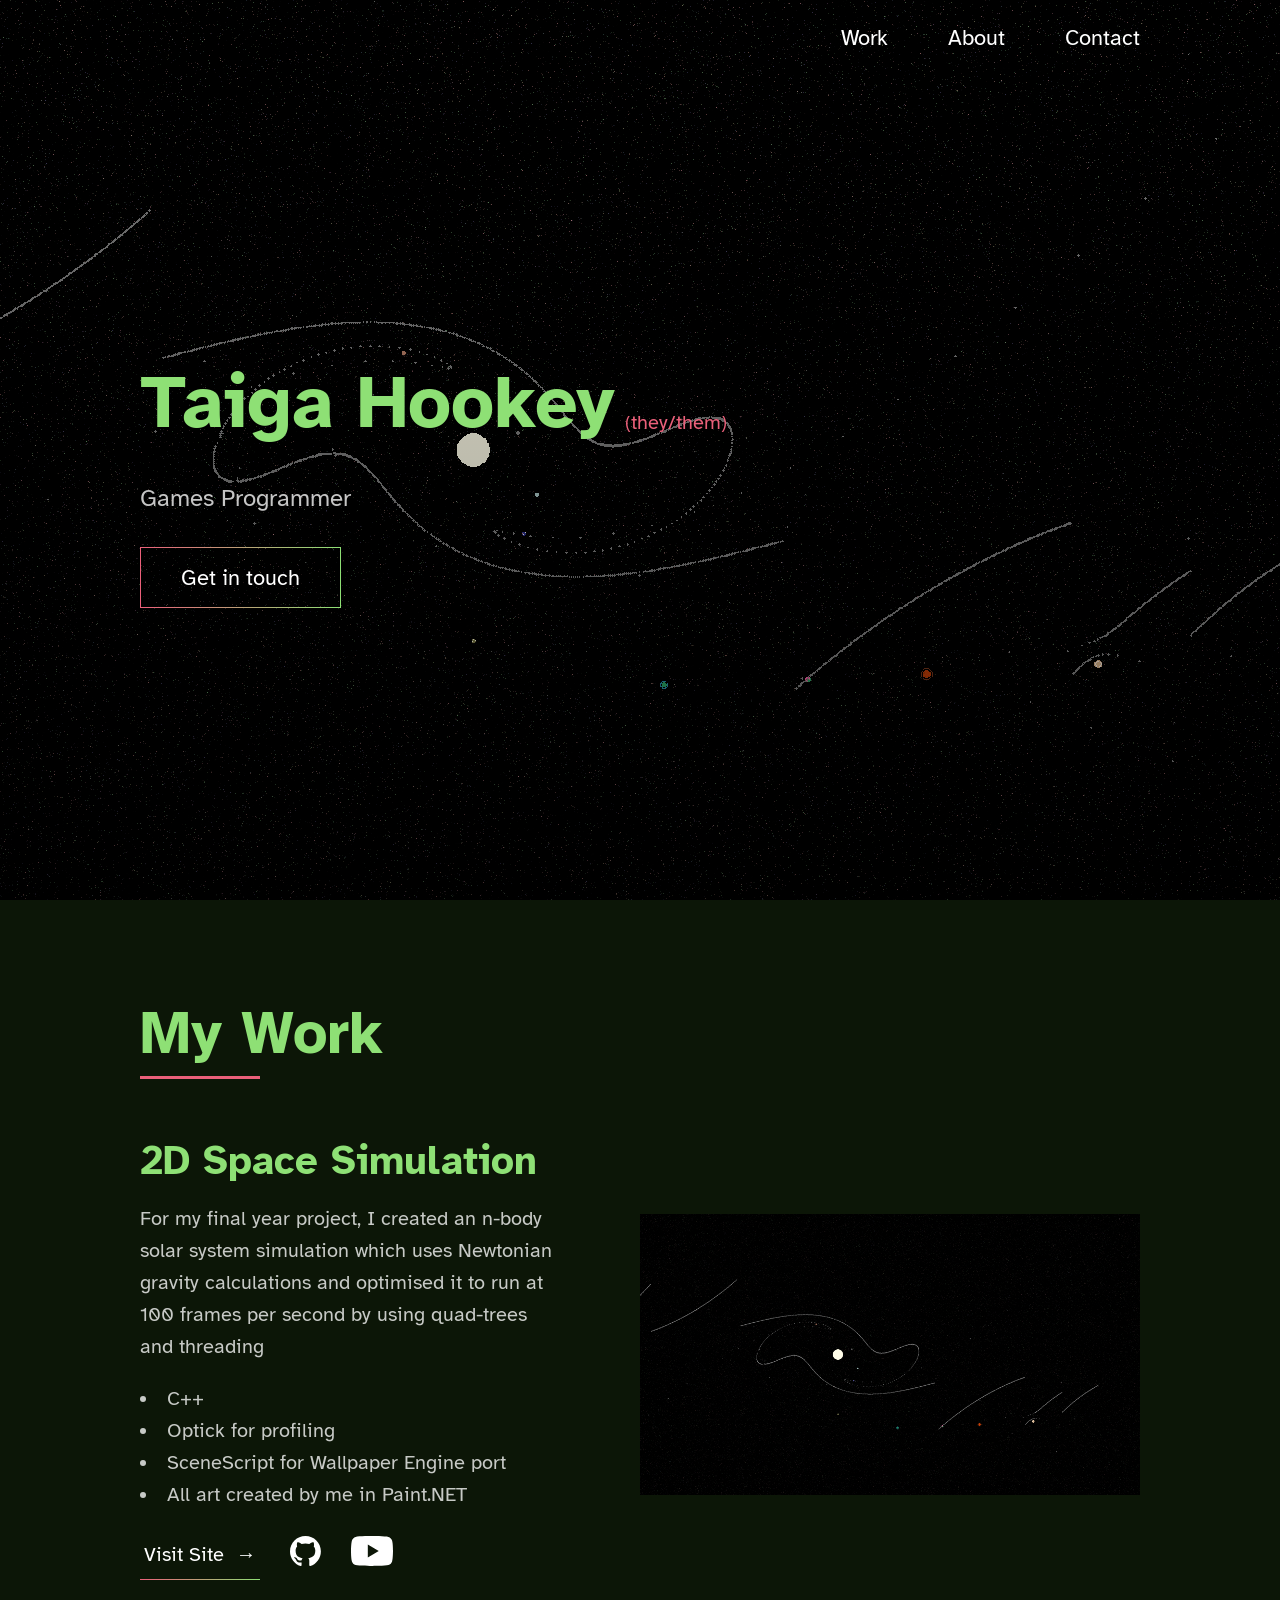
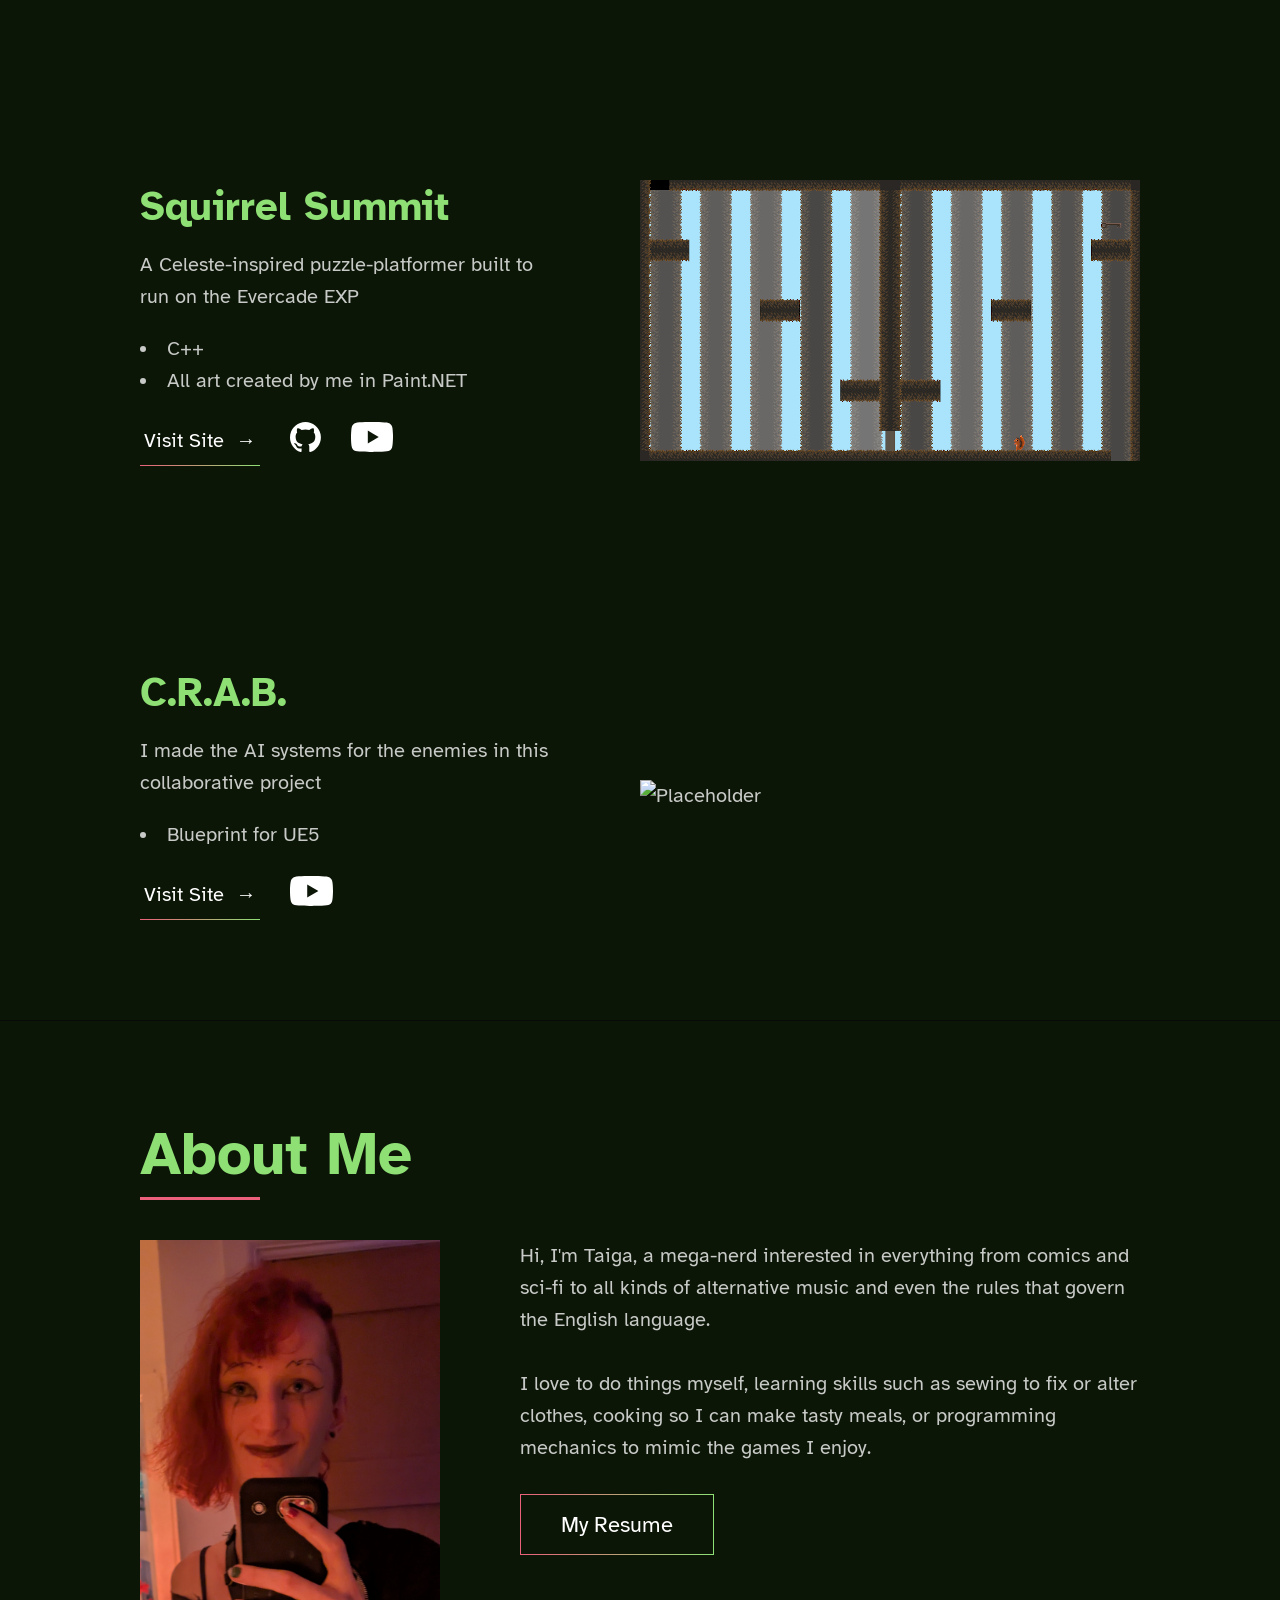
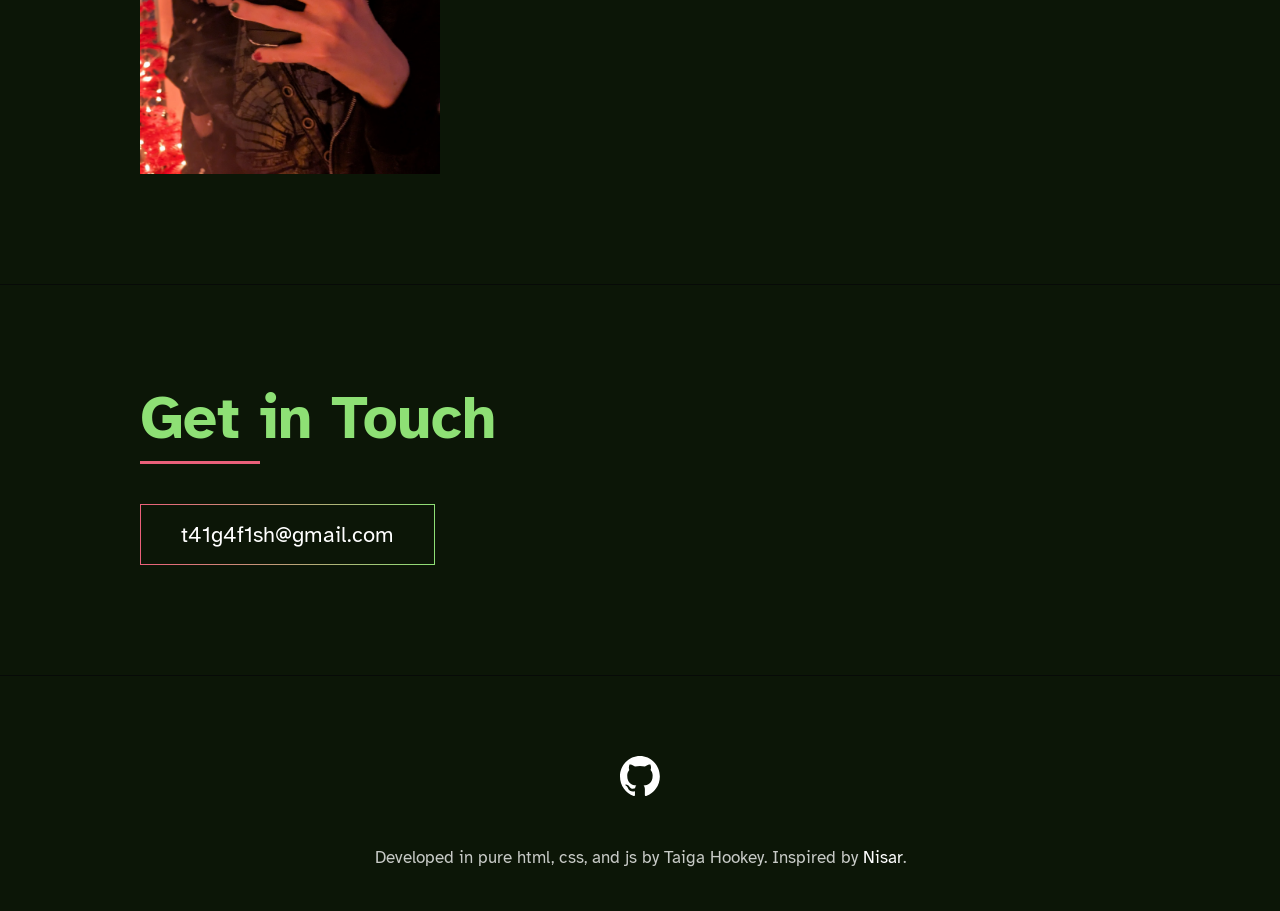
==== index.html @ 2c6ba568 "Added link" ====
<!DOCTYPE html>
<html lang="en">
    <head>
        <meta charset="UTF-8"/>
        <meta http-equiv="X-UA-Compatible" content="IE=edge"/>
        <meta name="viewport" content="width=device-width, initial-scale=1.0"/>
        <title>
            Taiga Hookey | Games Programmer
        </title>
        <link rel="preconnect" href="https://fonts.googleapis.com">
        <link rel="preconnect" href="https://fonts.gstatic.com" crossorigin>
        <link href="https://fonts.googleapis.com/css2?family=Atkinson+Hyperlegible:ital,wght@0,400;0,700;1,400;1,700&display=swap" rel="stylesheet">
        <link rel="stylesheet" href="style.css"/>
        <script src="index.js" defer></script>
    </head>
    <body>

        <!-- Header -->

        <header id="top">
            <div class="row">
                <nav>
                    <a href="#work">Work</a>
                    <a href="#about">About</a>
                    <a href="#contact">Contact</a>
                </nav>
            </div>
            <div class="row header-text-container">
                <div>
                    <div class="name">
                        <h1>Taiga Hookey</h1>
                        <p>(they/them)</p>
                    </div>
                    <p>Games Programmer</p>
                    <a href="#contact" class="btn">Get in touch</a>
                </div>
            </div>
        </header>

        <!-- My Work -->

        <section id="work">
            <div class="row">
                <h2>My Work</h2>

                <div class="work-box">
                    <div class="work-box-text">
                        <h3>2D Space Simulation</h3>
                        <p>For my final year project, I created an n-body solar system simulation which uses Newtonian gravity calculations and optimised it to run at 100 frames per second by using quad-trees and threading</p>
                        <ul>
                            <li>C++</li>
                            <li>Optick for profiling</li>
                            <li>SceneScript for Wallpaper Engine port</li>
                            <li>All art created by me in Paint.NET</li>
                        </ul>
                        <div class="work-box-links">
                            <a href="" class="btn-text">Visit Site &nbsp;&rarr;</a>
                            <a href="https://github.com/TaigaFish/NewtonPhysics" class="gh-link">
                                <img src="Images/github-mark-white.svg" alt="GitHub">
                            </a>
                            <a href="https://youtu.be/JibwB0P_Cog" class="gh-link">
                                <img src="Images/youtube.svg" alt="YouTube">
                            </a>
                        </div>
                    </div>
                    <div class="work-box-image">
                        <img src="Images/spaceSimulation.gif" alt="2D Space Simulation">
                    </div>
                </div>
                <div class="work-box">
                    <div class="work-box-text">
                        <h3>Squirrel Summit</h3>
                        <p>A Celeste-inspired puzzle-platformer built to run on the Evercade EXP</p>
                        <ul>
                            <li>C++</li>
                            <li>All art created by me in Paint.NET</li>
                        </ul>
                        <div class="work-box-links">
                            <a href="" class="btn-text">Visit Site &nbsp;&rarr;</a>
                            <a href="https://github.com/TaigaFish/SquirrelSummit" class="gh-link">
                                <img src="Images/github-mark-white.svg" alt="GitHub">
                            </a>
                            <a href="https://youtu.be/k1AwDRZ2acU" class="gh-link">
                                <img src="Images/youtube.svg" alt="YouTube">
                            </a>
                        </div>
                    </div>
                    <div class="work-box-image">
                        <img class="pixelated" src="Images/squirrelSummit.png" alt="Squirrel Summit">
                    </div>
                </div>
                <div class="work-box">
                    <div class="work-box-text">
                        <h3>C.R.A.B.</h3>
                        <p>I made the AI systems for the enemies in this collaborative project</p>
                        <ul>
                            <li>Blueprint for UE5</li>
                        </ul>
                        <div class="work-box-links">
                            <a href="" class="btn-text">Visit Site &nbsp;&rarr;</a>
                            <a href="https://youtu.be/vIqTNz7-O14" class="gh-link">
                                <img src="Images/youtube.svg" alt="YouTube">
                            </a>
                        </div>
                    </div>
                    <div class="work-box-image">
                        <img src="Images/crab.gif" alt="Placeholder">
                    </div>
                </div>
            </div>
        </section>

        <!-- About me -->

        <section id="about">
            <div class="row">
                <h2>About Me</h2>
                <div class="about">
                    <div class="about-image">
                        <img src="Images/me.jpg" alt="Taiga Hookey"/>
                    </div>
                    <div class="about-text">
                        <p>
                            Hi, I'm Taiga, a mega-nerd interested in everything from comics and sci-fi to all kinds of alternative music and even the rules that govern the English language. 
                            <br>
                            <br>
                            I love to do things myself, learning skills such as sewing to fix or alter clothes, cooking so I can make tasty meals, or programming mechanics to mimic the games I enjoy.
                        </p>
                        <a href="" class="btn">My Resume</a>
                    </div>
                </div>
            </div>
        </section>

        <!-- Get in touch -->

        <section id="contact">
            <div class="row">
                <div class="contact">
                    <h2>Get in Touch</h2>
                    <p></p>
                    <a href="mailto:t41g4f1sh@gmail.com" class="btn">t41g4f1sh@gmail.com</a>
                </div>
            </div>
        </section>

        <!-- Footer -->

        <footer>
            <div class="row">
                <div class="footer-social">
                    <a href="">
                        <img src="Images/github-mark-white.svg" alt="GitHub">
                    </a>
                </div>
                <p>
                    Developed in pure html, css, and js by Taiga Hookey. Inspired by
                    <a href="https://nisar.dev">Nisar</a>.
                </p>
            </div>
        </footer>
        <a aria-label="Back to Top" class="back-to-top" href="#top">
            <img class="pixelated" src="Images/arrow.png">
        </a>
    </body>
</html>
---- style.css ----
/* Basic Setup */

* {
    margin: 0;
    padding: 0;
    box-sizing: border-box;
}

html {
    font-size: 62.5%; /* 10px */
    scroll-behavior: smooth;
}

@media(max-width: 800px) {
    html {
    font-size: 55%;
    }
}

@media(max-width: 400px) {
    html {
    font-size: 50%;
    }
}

:root {
    --pink: #eb607a;
    --green: #8ee075;
    --white: #ffffff;
    --off-white: #ffffffc5;
    --black: #070a07;
    --off-black: #0c1607;

    --green-pink: linear-gradient(90deg, var(--pink), var(--green));

    --nav-height: 8rem;

    --fs-h1: 7.5rem;
    --fs-h2: 6rem;
    --fs-h3: 4rem;
    --fs-h4: 3rem;

    --fs-header-text: 2.4rem;
    --fs-button: 2.2rem;
    --fs-body: 2rem;
    --fs-gutter: 1.7rem;

    --gutter-tiny: 2rem;
    --gutter-small: 3rem;
    --gutter-med-small: 4rem;
    --gutter-med-large: 6rem;
    --gutter-large: 8rem;
    --gutter-huge: 10rem;
    --gutter-eldritch: 20rem;

}

body {
    font-family: 'Atkinson Hyperlegible';
    font-size: var(--fs-body);
    line-height: 1.6;
    font-weight: 400;
    color: var(--off-white);
    background-color: var(--off-black);
    overflow-x: hidden;
}

img {
    max-width: 100%;
    object-fit: contain;
}

a {
    color: var(--white);
    text-decoration: none;
}

.btn {
    position: relative;
    display: inline-block;
    padding: 1.2rem 4rem;
    border: 1px solid;
    border-image: var(--green-pink) 1;
    font-size: var(--fs-button);
    z-index: 1;
    overflow-x: hidden;
}

.btn-text {
    position: relative;
    display: inline-block;
    padding: 0.8rem 0.4rem;
    border-bottom: 1px solid;
    border-image: var(--green-pink) 1;
    z-index: 1;
    overflow-x: hidden;
}

.btn::after,
.btn-text::after {
    content: "";
    position: absolute;
    top: 0;
    bottom: 0;
    right: 100%;
    display: block;
    height: 100%;
    width: 100%;
    background-image: var(--green-pink);
    z-index: -1;
    transition: all 0.2s cubic-bezier(1, 0.68, 0.16, 0.9);
}

.btn:hover::after,
.btn-text:hover::after {
    right: 0;
}

img {
    object-fit: contain;
}

section {
    padding: var(--gutter-huge) 0;
}

section:not(:last-child) {
    border-bottom: 1px solid var(--black);
}

.row {
    max-width: 1200px;
    margin: 0 auto;
    padding: 0 var(--gutter-huge);
}

@media(min-width: 1600px) {
    .row {
        max-width: 1800px;
        padding: 0 var(--gutter-eldritch);
    }
}

@media(max-width: 850px) {
    .row {
        padding: 0 var(--gutter-med-large);
    }
}

@media(max-width: 560px) {
    .row {
        padding: 0 var(--gutter-small);
    }
}

@media(max-width: 490px) {
    .row {
        padding: 0 var(--gutter-tiny);
    }
}

h1, h2, h3 {
    color: var(--green);
    font-weight: 700;
    line-height: 1.1;
}

h1 {
    font-size: var(--fs-h1);
}

h2 {
    font-size: var(--fs-h2);
}

h2::after {
    content: "";
    display: block;
    height: 0.3rem;
    width: 12rem;
    margin-top: 1rem;
    background: var(--pink);
}

h3 {
    font-size: var(--fs-h3);
}

@media(max-width: 500px) {
    h1 {
        font-size: var(--fs-h2);
    }
    h2 {
        font-size: var(--fs-h3);
    }
    h3 {
        font-size: var(--fs-h4);
    }
}

ul {
    list-style-position: inside;
}

.pixelated {
    image-rendering: crisp-edges;
    image-rendering: pixelated;
}

/* Header */

header {
    display: flex;
    flex-direction: column;
    height: 100vh;
    image-rendering: crisp-edges;
    image-rendering: pixelated;
    background-image: linear-gradient(rgba(0,0,0,0.1), rgba(0,0,0,0.4)), url("Images/spaceSimulation.gif");
    background-size: cover;
    background-position: center;
    background-attachment: fixed;
}

@media(max-width: 560px) {
    header {
        justify-content: center;
        text-align: center;
    }
}

header .row {
    width: 100%;
}

nav {
    display: flex;
    justify-content: flex-end;
    align-items: center;
    gap: var(--gutter-med-large);
    height: var(--nav-height);
}

@media(max-width: 560px) {
    nav {
        justify-content: center;
        gap: var(--gutter-large);
    }
}

@media(max-width: 420px) {
    nav {
        gap: var(--gutter-med-large);
    }
}

@media(max-width: 340px) {
    nav {
        gap: var(--gutter-med-small);
    }
}

nav a {
    font-size: var(--fs-button);
    position: relative;
    overflow-x: hidden;
    padding-bottom: 0.5rem;
}

nav a:hover {
    color: var(--pink);
}

nav a::after {
    content: "";
    position: absolute;
    bottom: 0;
    right: 100%;
    display: block;
    height: 1rem;
    width: 100%;
    background-image: var(--green-pink);
    transition: all 0.2s cubic-bezier(1, 0.68, 0.16, 0.9);
}

nav a:hover::after {
    right: 0;
    height: 2px;
}

@media(max-width: 560px) {
    nav a {
        font-size: var(--fs-header-text);
    }
}

.header-text-container {
    height: calc(100% - var(--nav-height));
    display: flex;
    align-items: center;
}

@media(max-width: 560px) {
    .header-text-container {
        justify-content: center;
        text-align: center;
    }
}

.header-text-container p {
    font-size: var(--fs-header-text);
    margin: 1rem 0 3rem;
}

.name {
    display: flex;
    gap: 1rem;
}

.name p {
    color: var(--pink);;
    font-size: var(--fs-body);
    margin-top: calc(var(--fs-h1) - var(--fs-body) - 1rem);
}

@media(max-width: 850px) {
    .name {
        flex-direction: column;
    }

    .name p {
        margin-top: -1.5rem;
        margin-bottom: 0rem;
    }
}

/* My Work */

.work-box {
    display: flex;
    align-items: center;
    justify-content: space-between;
    gap: var(--gutter-large);
    margin-top: var(--gutter-small);
}

@media(max-width: 1145px) {
    .work-box {
        gap: var(--gutter-med-small);
        flex-direction: column;
        align-items: initial;
    }
}

.work-box:first-of-type {
    margin-top: var(--gutter-med-large)
}

.work-box:not(:last-child) {
    margin-bottom: var(--gutter-eldritch);
}

@media(max-width: 800px) {
    .work-box:not(:last-child) {
        margin-bottom: var(--gutter-huge);
    }
}

.work-box-text > *:not(h3) {
    margin-top: var(--gutter-tiny);
}

.work-box-image {
    max-width: 600px;
    min-width: 600px;
    width: 100%;
}

@media(max-width: 1600px) {
    .work-box-image {
        max-width: 500px;
        min-width: 500px;
    }
}

@media(max-width: 1145px) {
    .work-box-image {
        max-width: initial;
        min-width: unset;
    }
}

.work-box-links {
    display: flex;
    align-items: center;
    gap: var(--gutter-small);
}

.work-box-image img {
    width: 100%;
}

.gh-link {
    transition: all 0.3s;
}

.gh-link:hover,
.gh-link:focus {
    transform: scale(1.2);
}

.gh-link img {
    height: 3rem;
}

/* About */

.about {
    display: flex;
    gap: var(--gutter-large);
    margin-top: var(--gutter-med-small);
}

@media(max-width: 850px) {
    .about {
        gap: var(--gutter-med-small);
    }
}

@media(max-width: 775px) {
    .about {
        flex-direction: column;
    }
}

.about-text p {
    margin-bottom: var(--gutter-small);
}

.about-image {
    flex: 0 0 300px;
}

@media(max-width: 850px) {
    .about-image {
        flex: 0 0 200px;
    }
}

@media(max-width: 775px) {
    .about-image {
        flex: initial;
        max-width: 450px;
    }
}

/* Contact */

.contact {
    max-width: 670px;
}

.contact p {
    margin: var(--gutter-med-small) 0 var(--gutter-small);
}

/* Footer */

footer {
    margin: var(--gutter-large) 0 var(--gutter-med-small);
    text-align: center;
    font-size: var(--fs-gutter);
}

.footer-social {
    margin-bottom: var(--gutter-med-small);
}

.footer-social a:not(:last-child) {
    margin-right: var(--gutter-tiny);
}

.footer-social img {
    height: 40px;
}

.back-to-top {
    position: fixed;
    bottom: var(--gutter-med-small);
    right: var(--gutter-med-small);
    background-color: var(--green);
    height: 5.5rem;
    width: 5.5rem;
    display: flex;
    justify-content: center;
    align-items: center;
    border-radius: 50%;
    visibility: hidden;
    opacity: 0;
    transform: scale(0);
    transition: all 0.2s;
}

.back-to-top.shown {
    visibility: visible;
    transform: none;
    opacity: 1;
}

.back-to-top img {
    width: 50px;
}
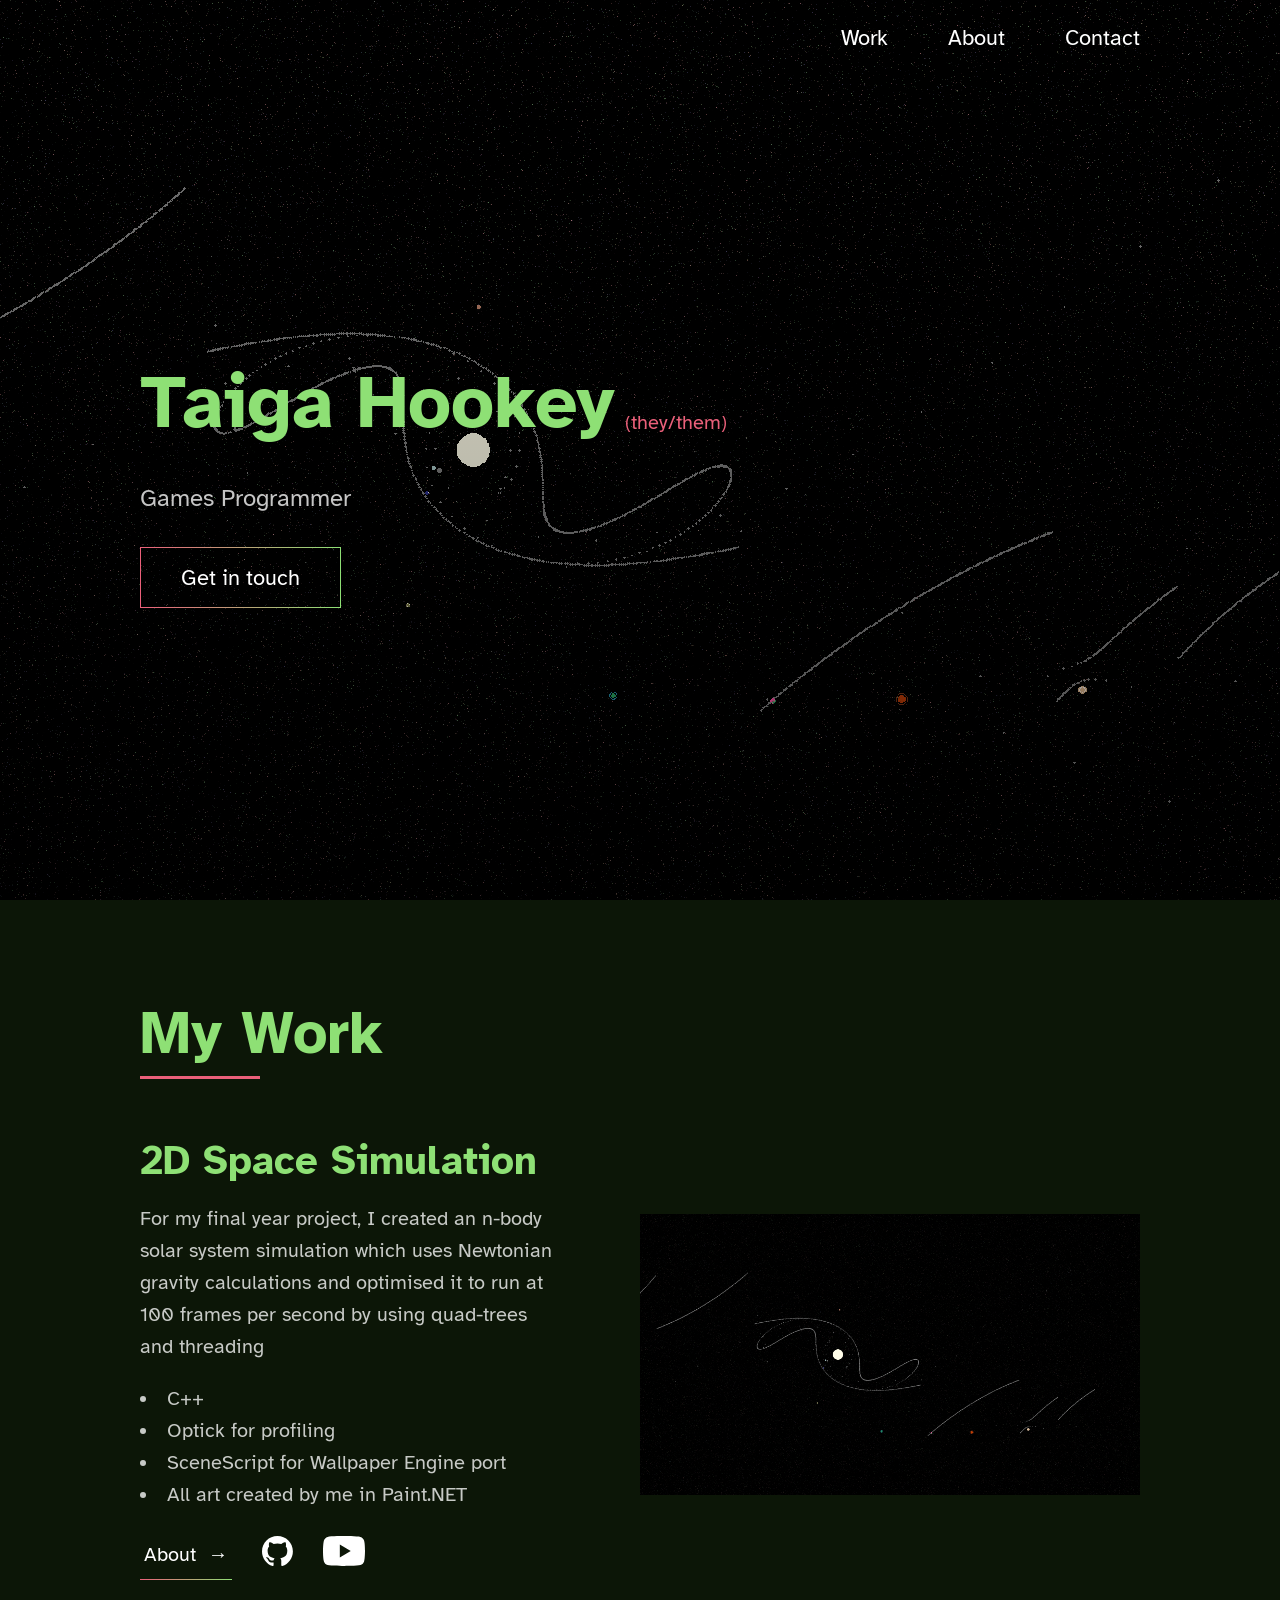
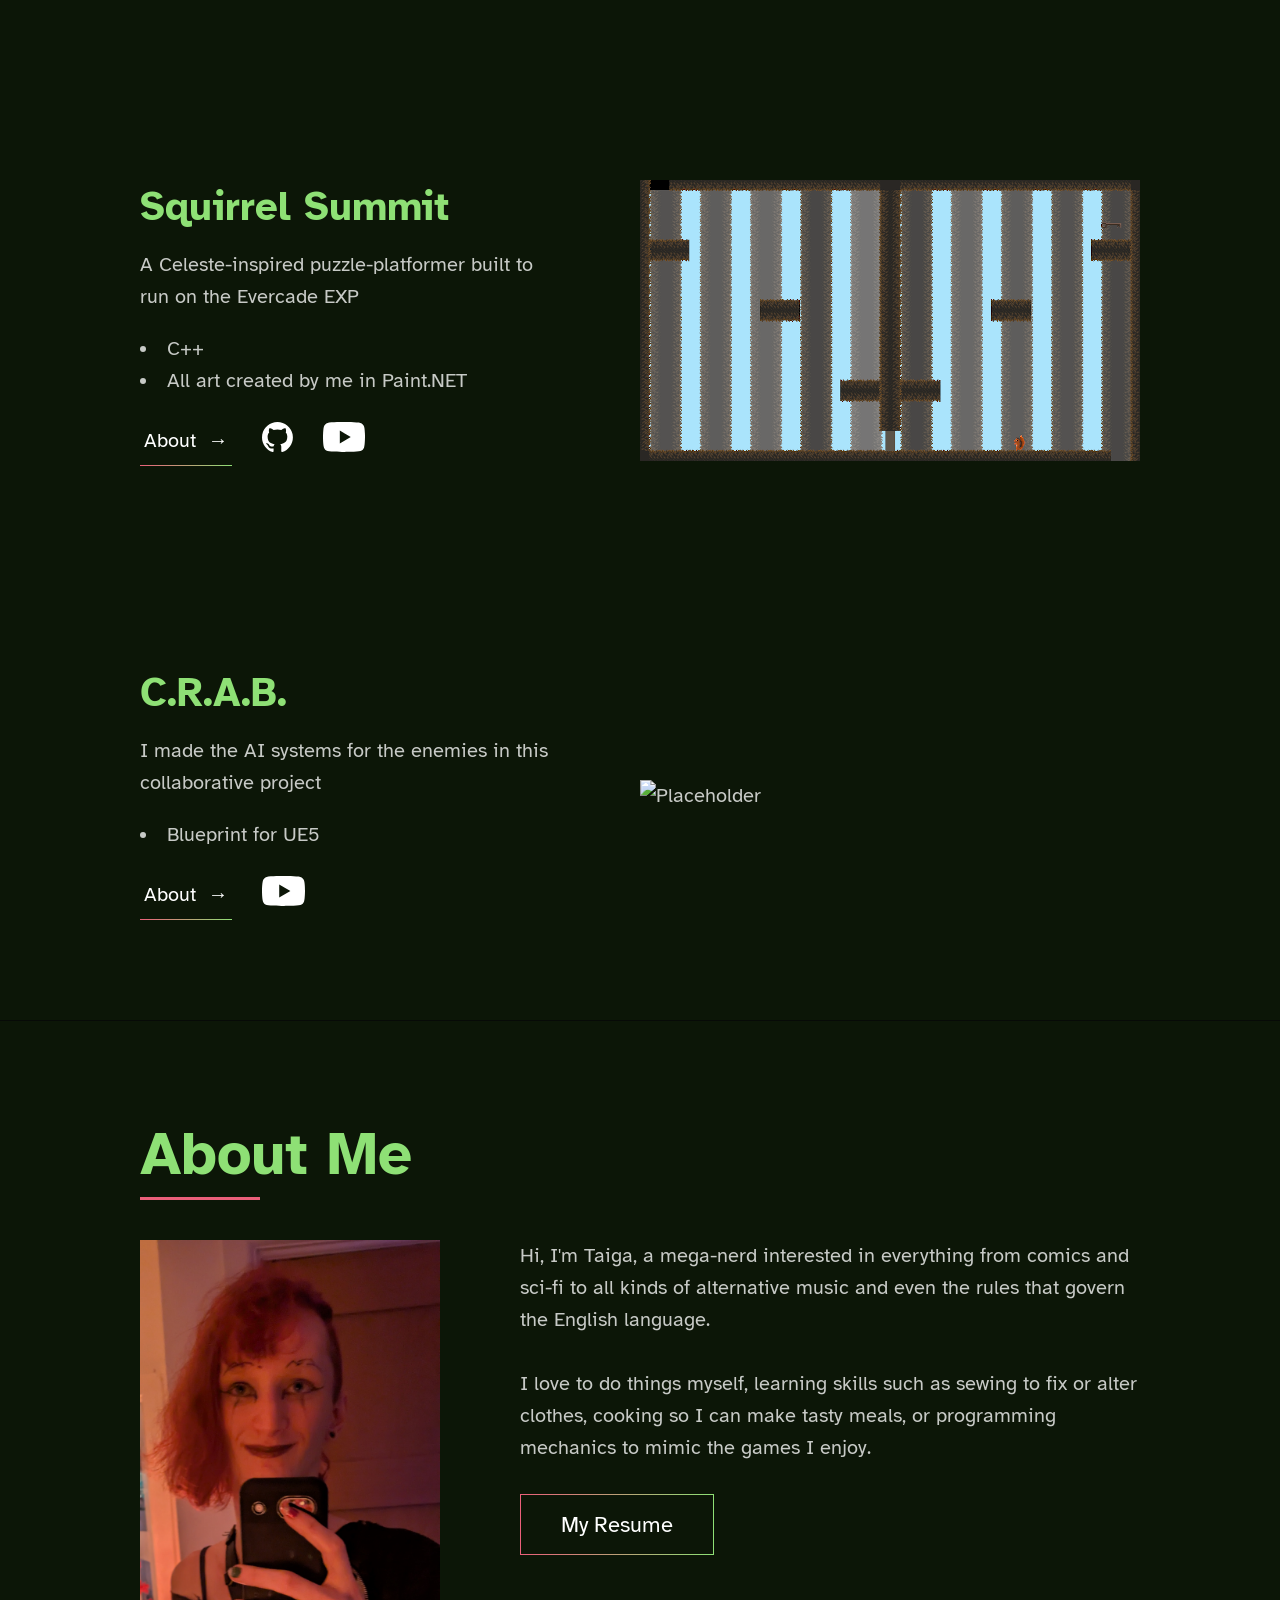
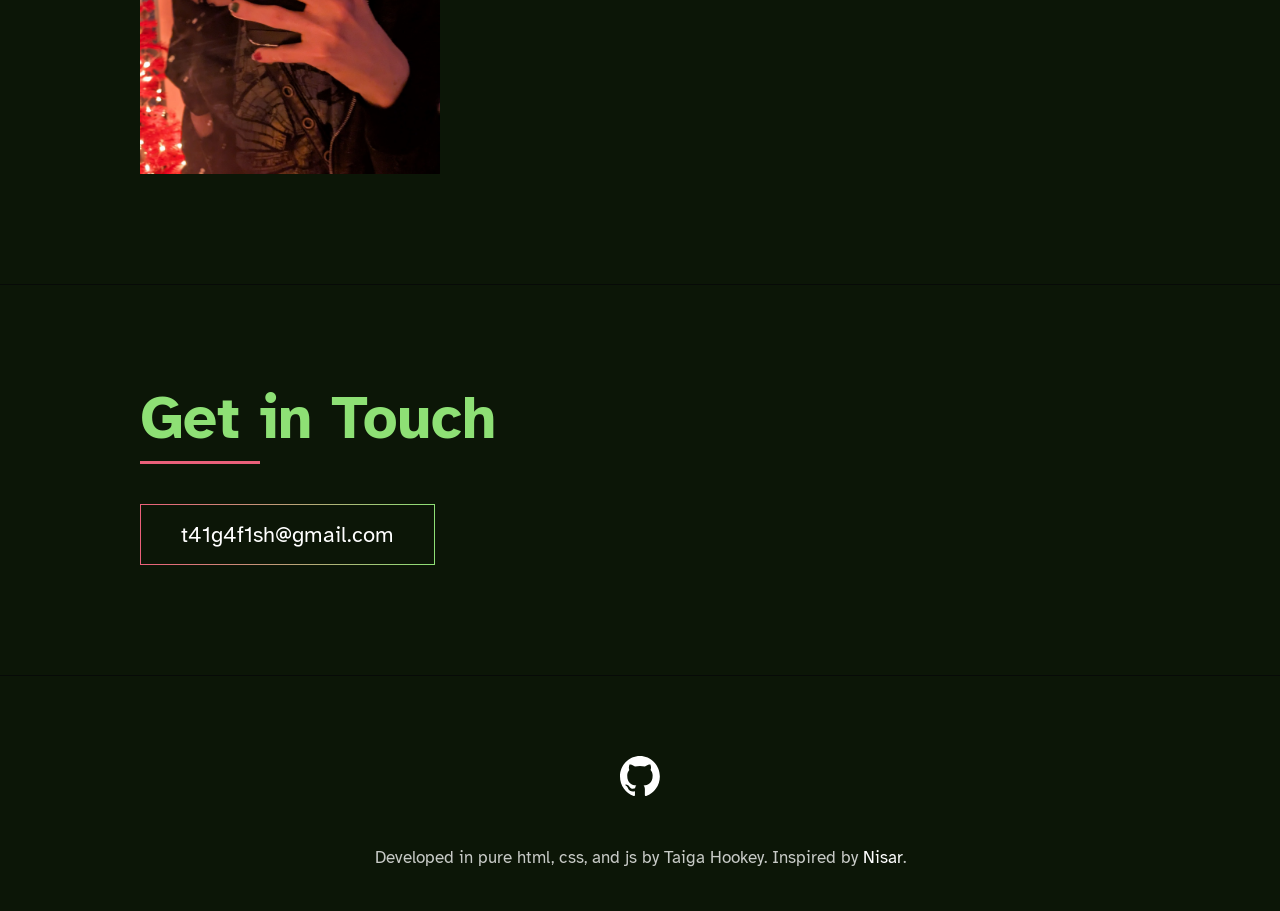
==== commit 4b0d01f1: "Began adding dissertation" ====
--- a/index.html
+++ b/index.html
@@ -54,7 +54,7 @@
                             <li>All art created by me in Paint.NET</li>
                         </ul>
                         <div class="work-box-links">
-                            <a href="" class="btn-text">Visit Site &nbsp;&rarr;</a>
+                            <a href="/Simulation/simulation.html" class="btn-text">About &nbsp;&rarr;</a>
                             <a href="https://github.com/TaigaFish/NewtonPhysics" class="gh-link">
                                 <img src="Images/github-mark-white.svg" alt="GitHub">
                             </a>
@@ -76,7 +76,7 @@
                             <li>All art created by me in Paint.NET</li>
                         </ul>
                         <div class="work-box-links">
-                            <a href="" class="btn-text">Visit Site &nbsp;&rarr;</a>
+                            <a href="" class="btn-text">About &nbsp;&rarr;</a>
                             <a href="https://github.com/TaigaFish/SquirrelSummit" class="gh-link">
                                 <img src="Images/github-mark-white.svg" alt="GitHub">
                             </a>
@@ -97,7 +97,7 @@
                             <li>Blueprint for UE5</li>
                         </ul>
                         <div class="work-box-links">
-                            <a href="" class="btn-text">Visit Site &nbsp;&rarr;</a>
+                            <a href="" class="btn-text">About &nbsp;&rarr;</a>
                             <a href="https://youtu.be/vIqTNz7-O14" class="gh-link">
                                 <img src="Images/youtube.svg" alt="YouTube">
                             </a>
--- a/style.css
+++ b/style.css
@@ -116,10 +116,6 @@
     right: 0;
 }
 
-img {
-    object-fit: contain;
-}
-
 section {
     padding: var(--gutter-huge) 0;
 }
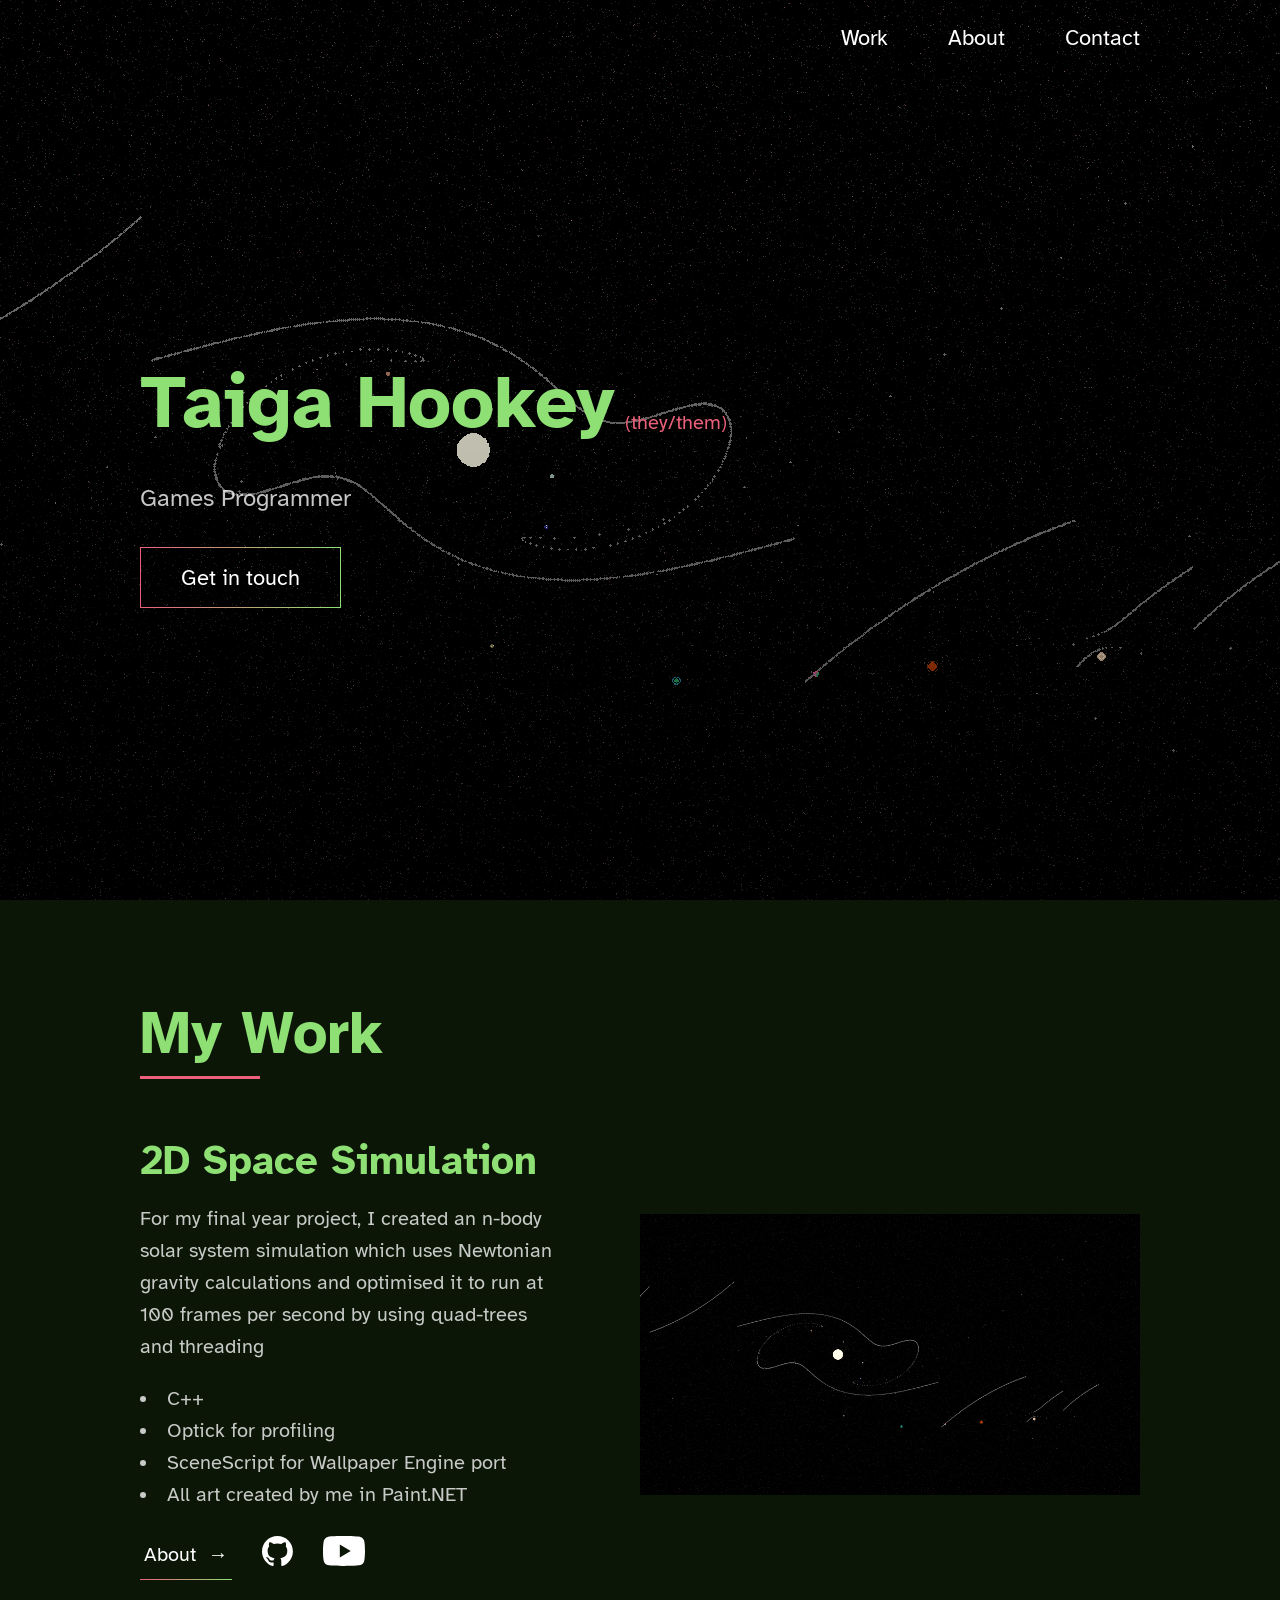
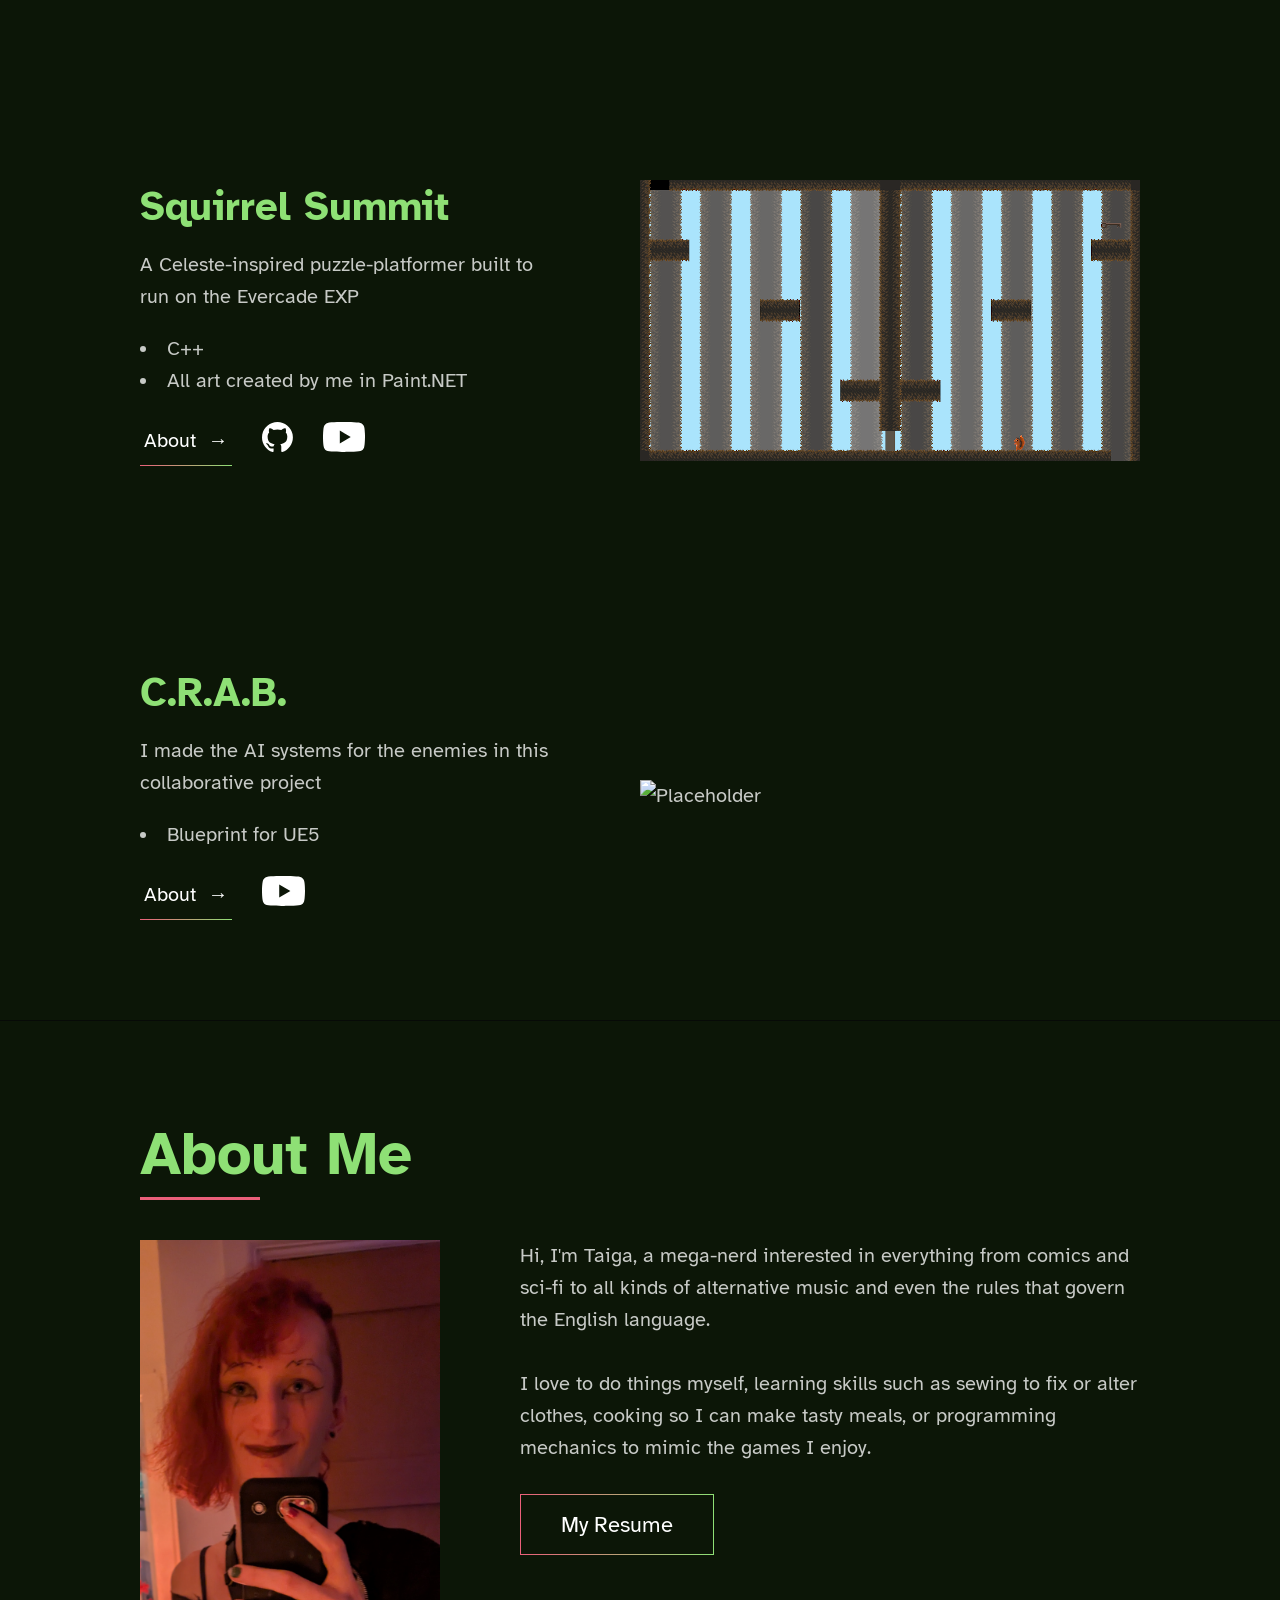
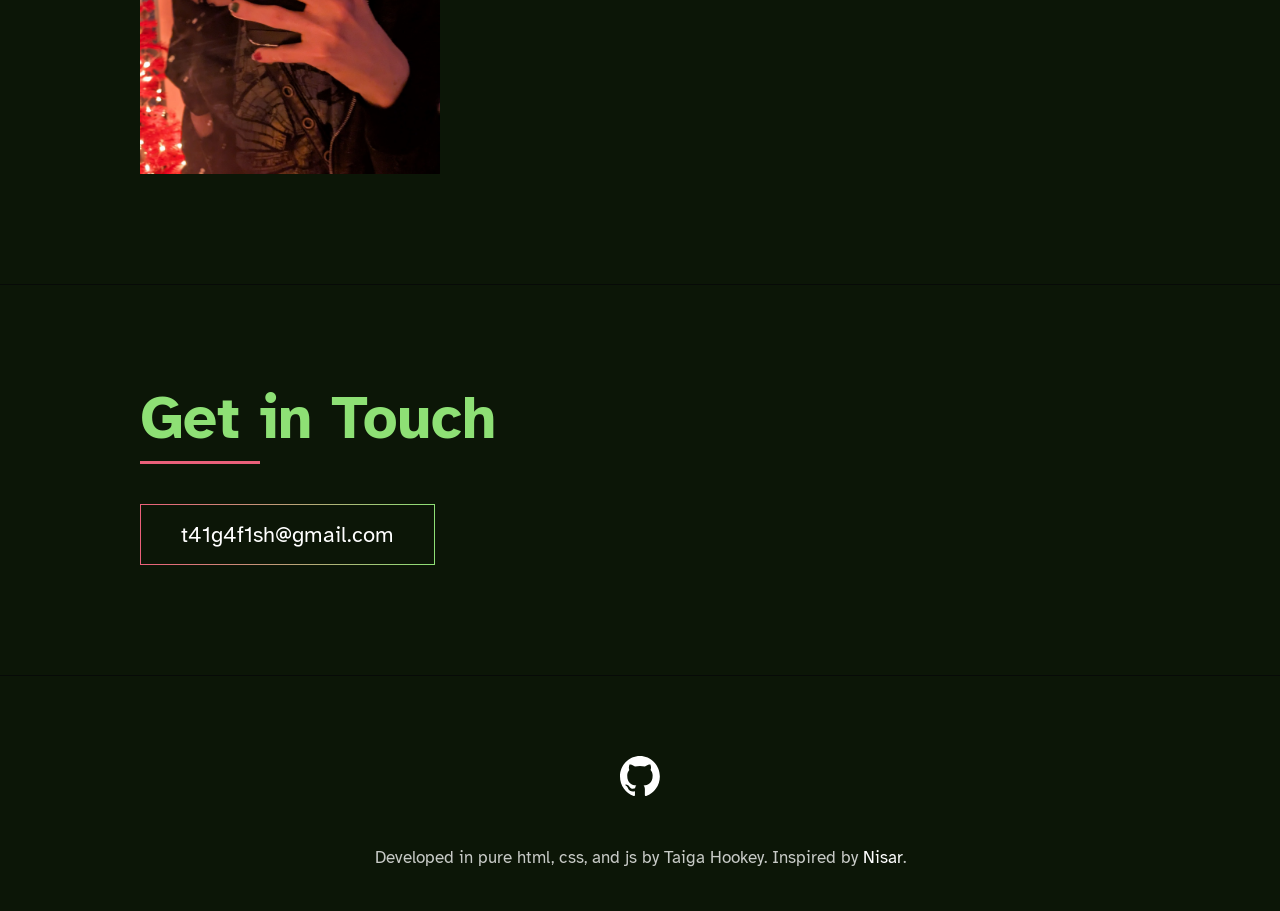
==== commit 2db9a68a: "Added squirrel summit page" ====
--- a/index.html
+++ b/index.html
@@ -76,7 +76,7 @@
                             <li>All art created by me in Paint.NET</li>
                         </ul>
                         <div class="work-box-links">
-                            <a href="" class="btn-text">About &nbsp;&rarr;</a>
+                            <a href="SquirrelSummit/squirrelSummit.html" class="btn-text">About &nbsp;&rarr;</a>
                             <a href="https://github.com/TaigaFish/SquirrelSummit" class="gh-link">
                                 <img src="Images/github-mark-white.svg" alt="GitHub">
                             </a>
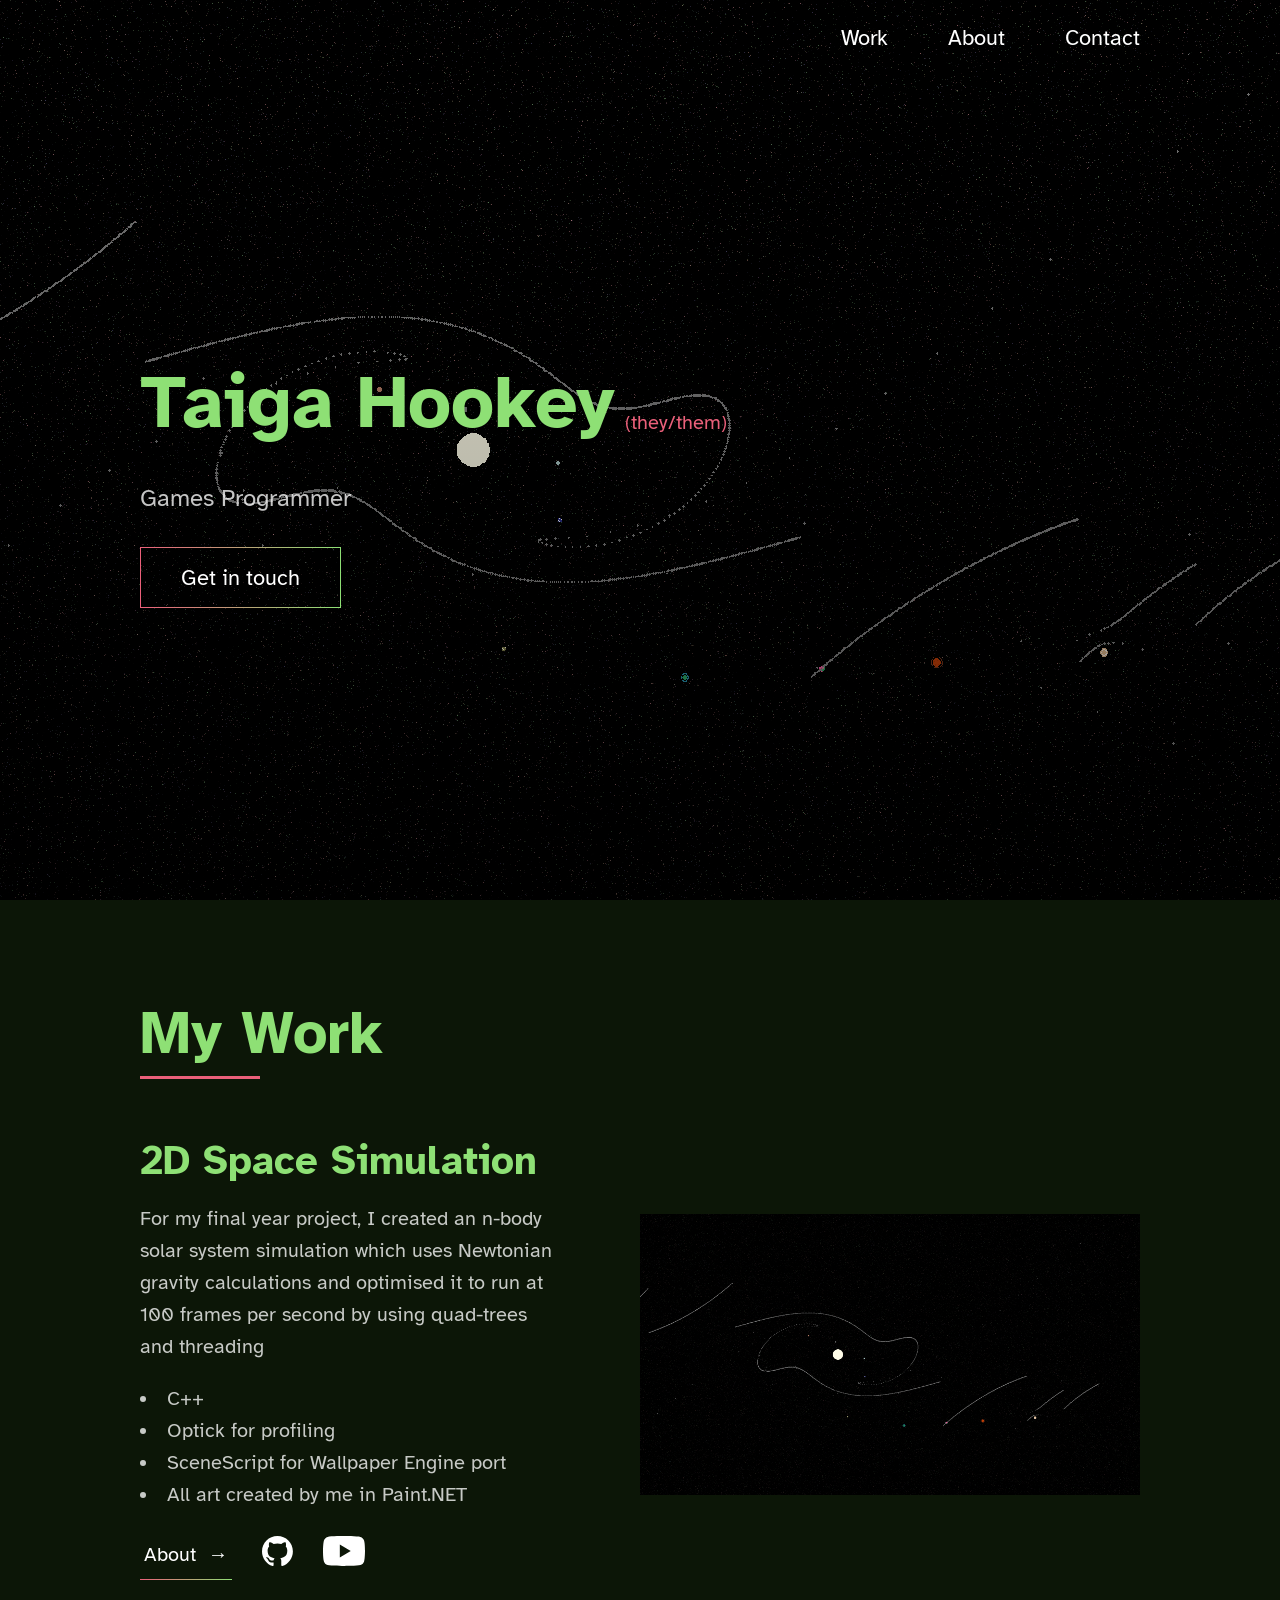
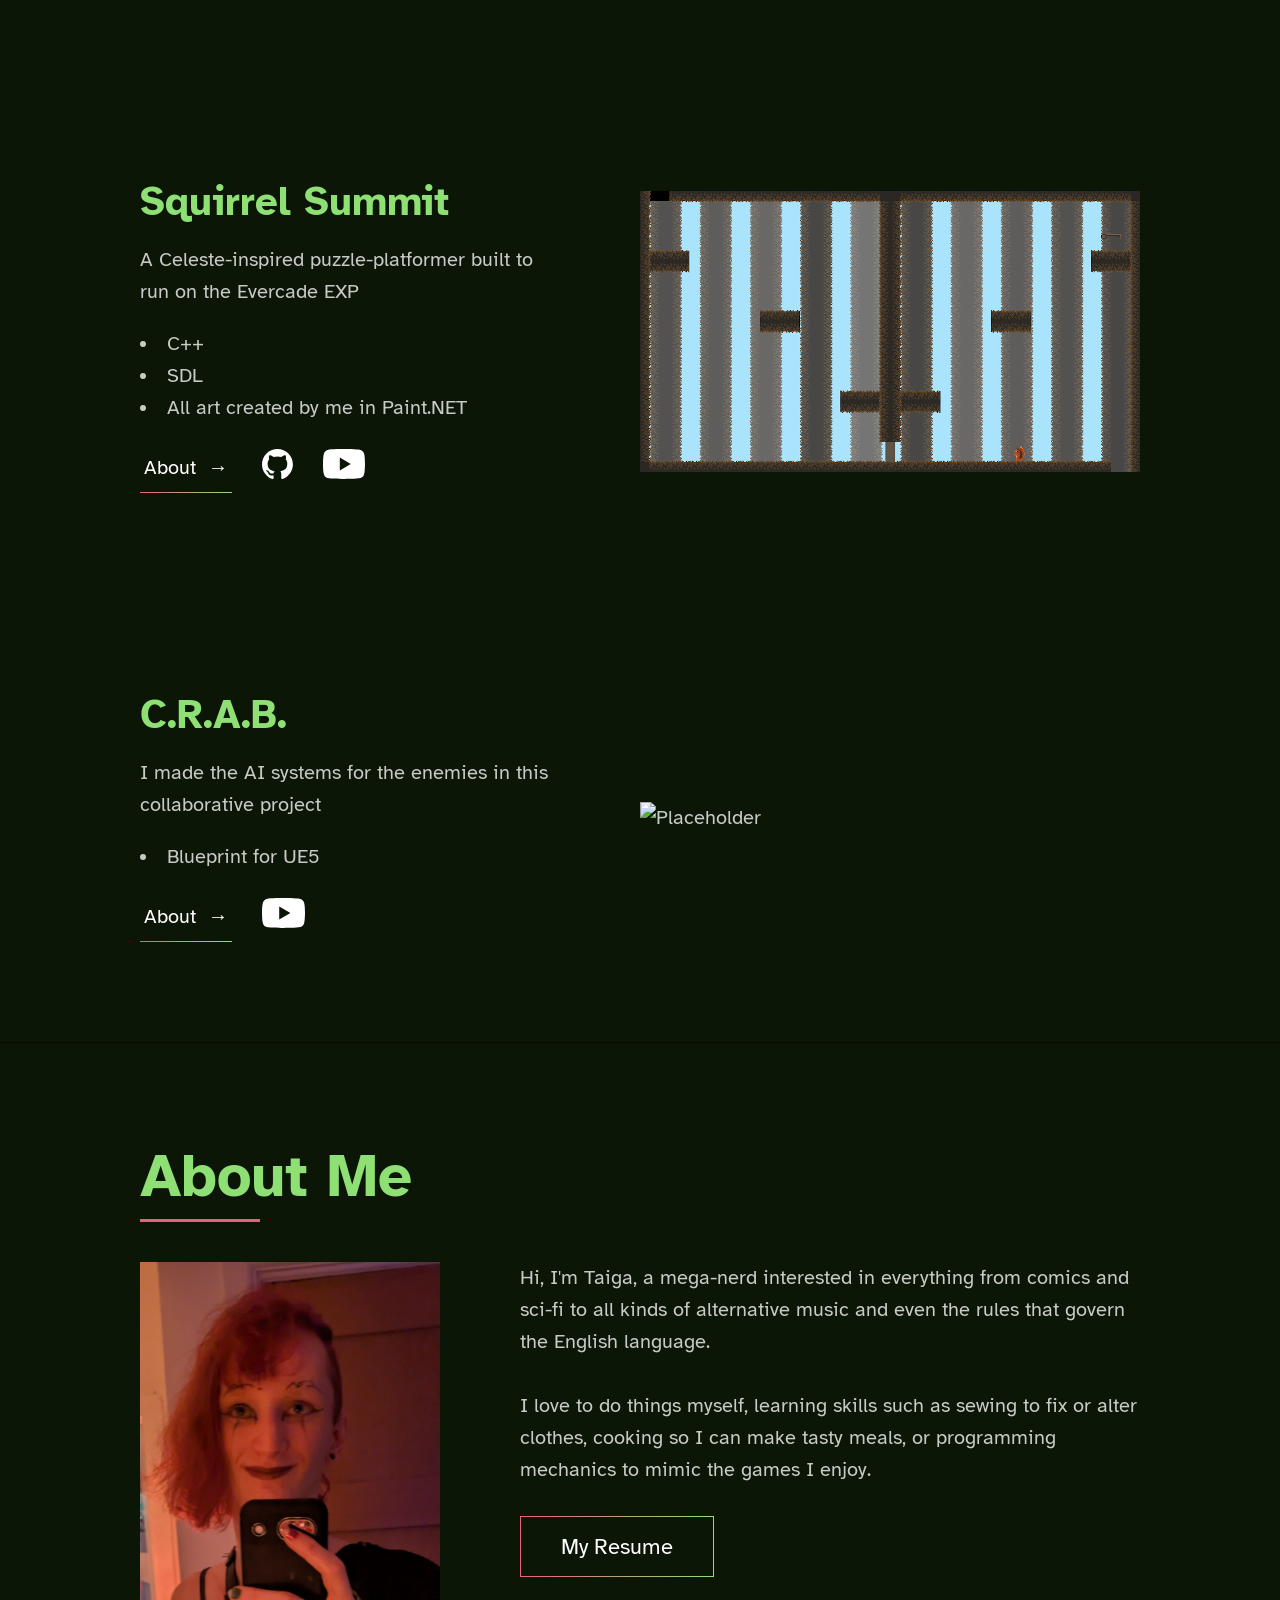
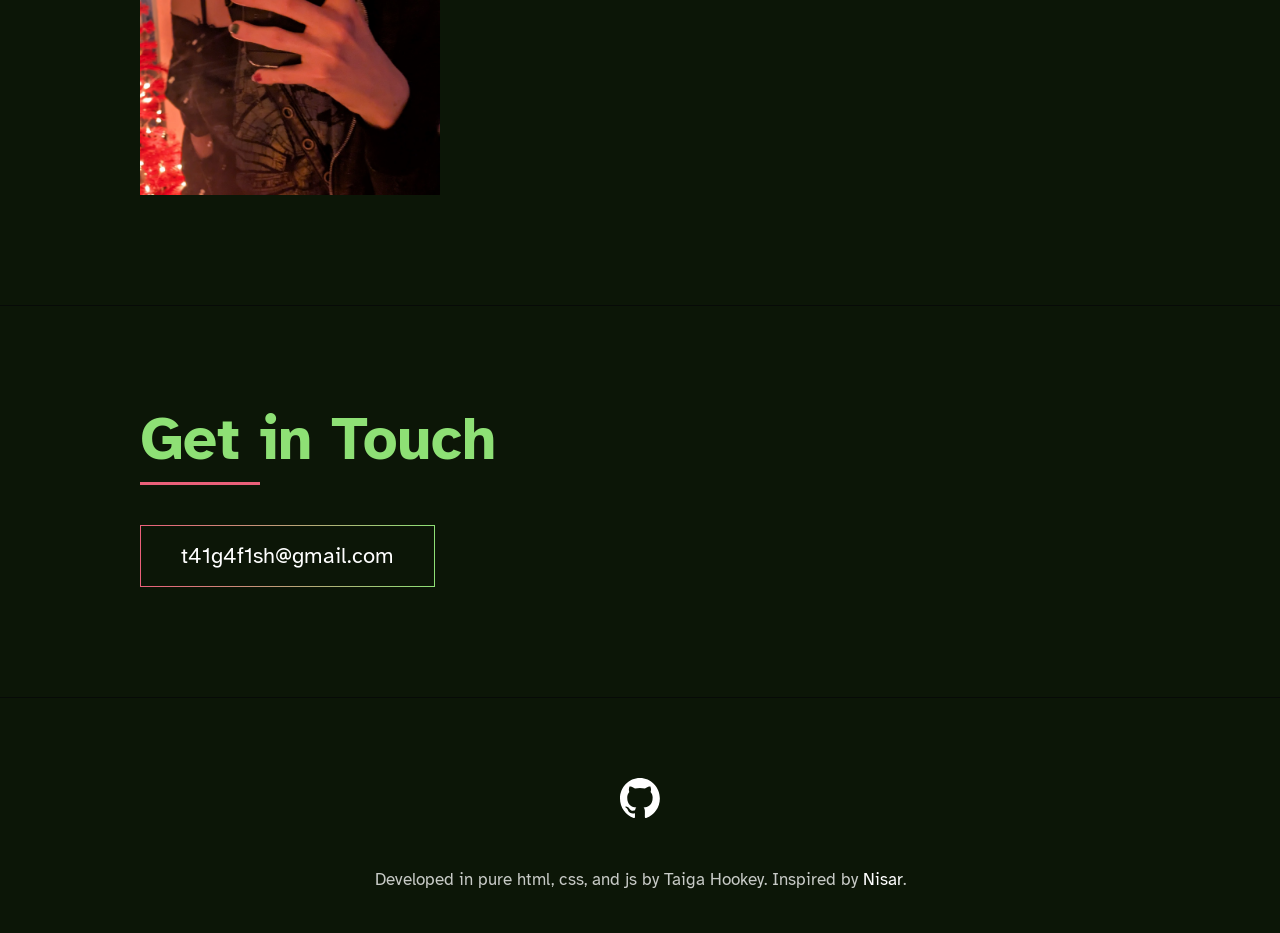
==== commit 090f95db: "Finished SquirrelSummit page" ====
--- a/index.html
+++ b/index.html
@@ -73,6 +73,7 @@
                         <p>A Celeste-inspired puzzle-platformer built to run on the Evercade EXP</p>
                         <ul>
                             <li>C++</li>
+                            <li>SDL</li>
                             <li>All art created by me in Paint.NET</li>
                         </ul>
                         <div class="work-box-links">
@@ -149,7 +150,7 @@
         <footer>
             <div class="row">
                 <div class="footer-social">
-                    <a href="">
+                    <a href="https://github.com/TaigaFish">
                         <img src="Images/github-mark-white.svg" alt="GitHub">
                     </a>
                 </div>
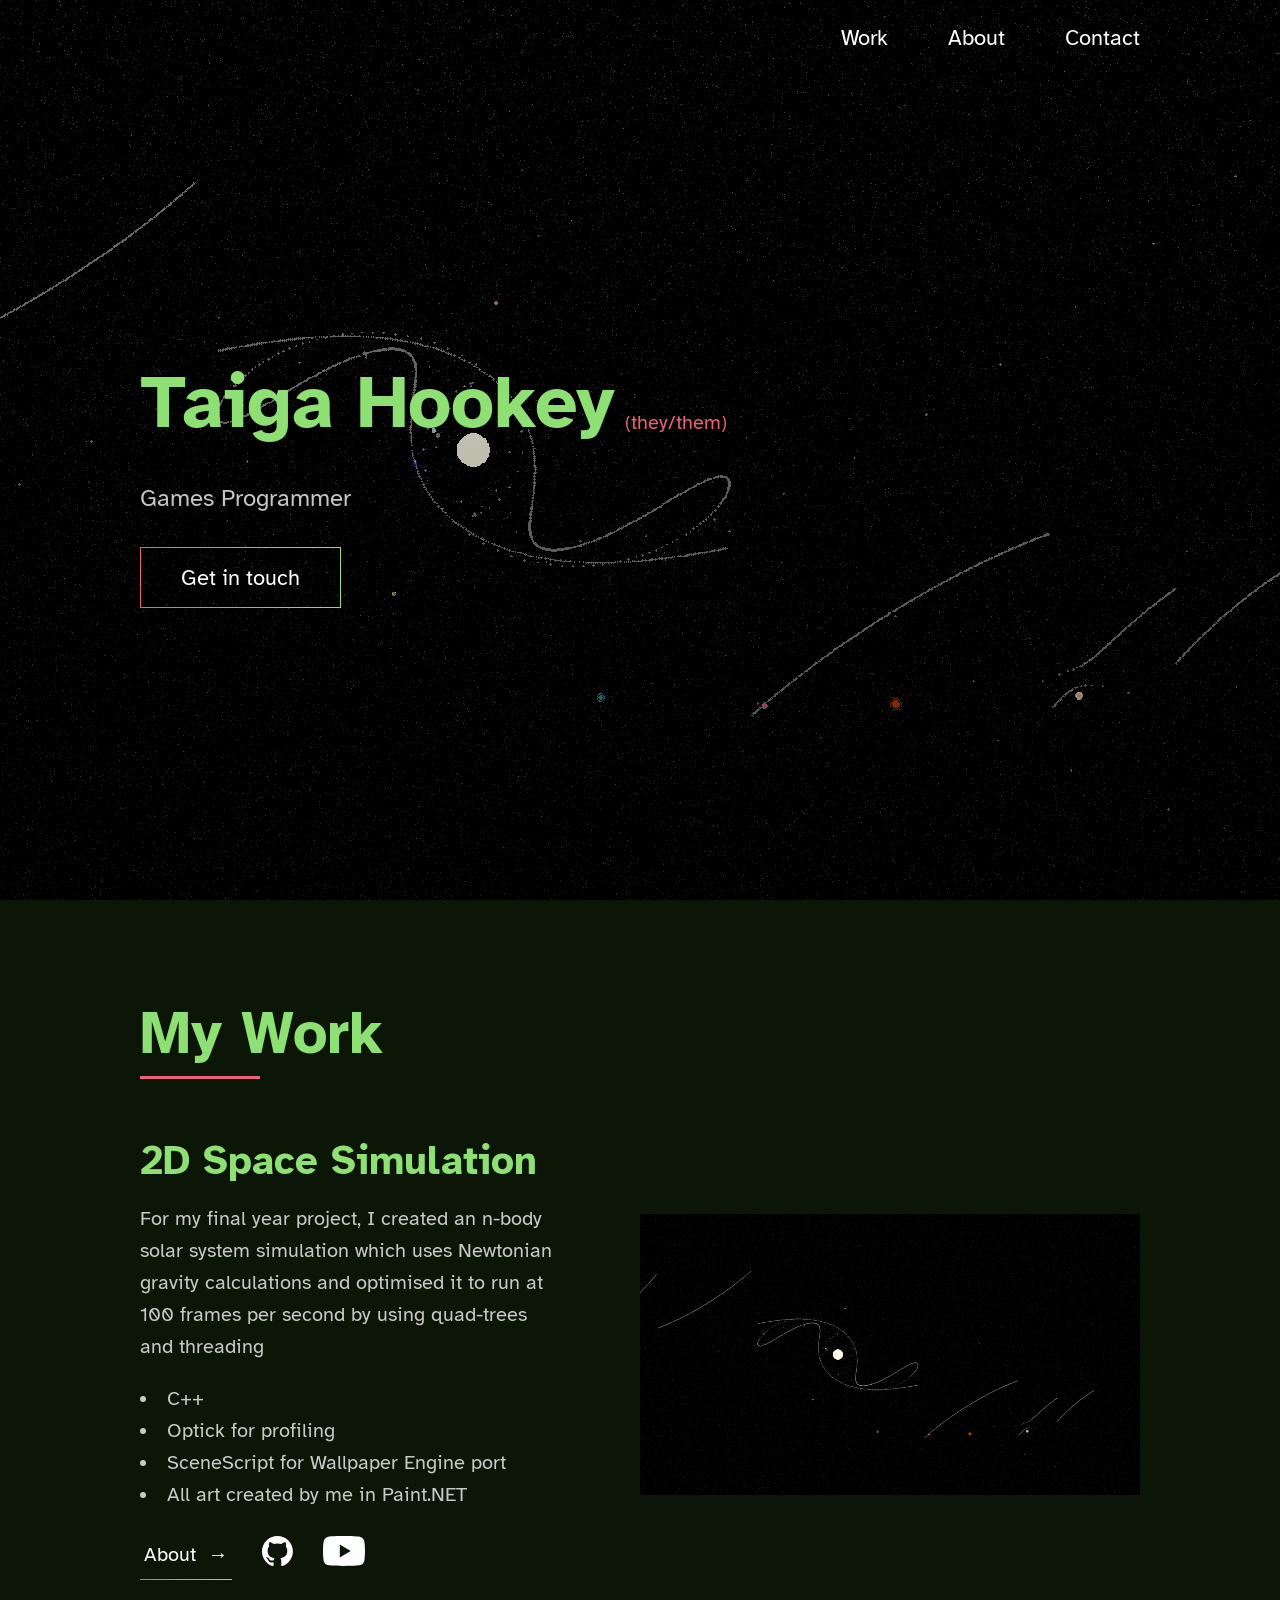
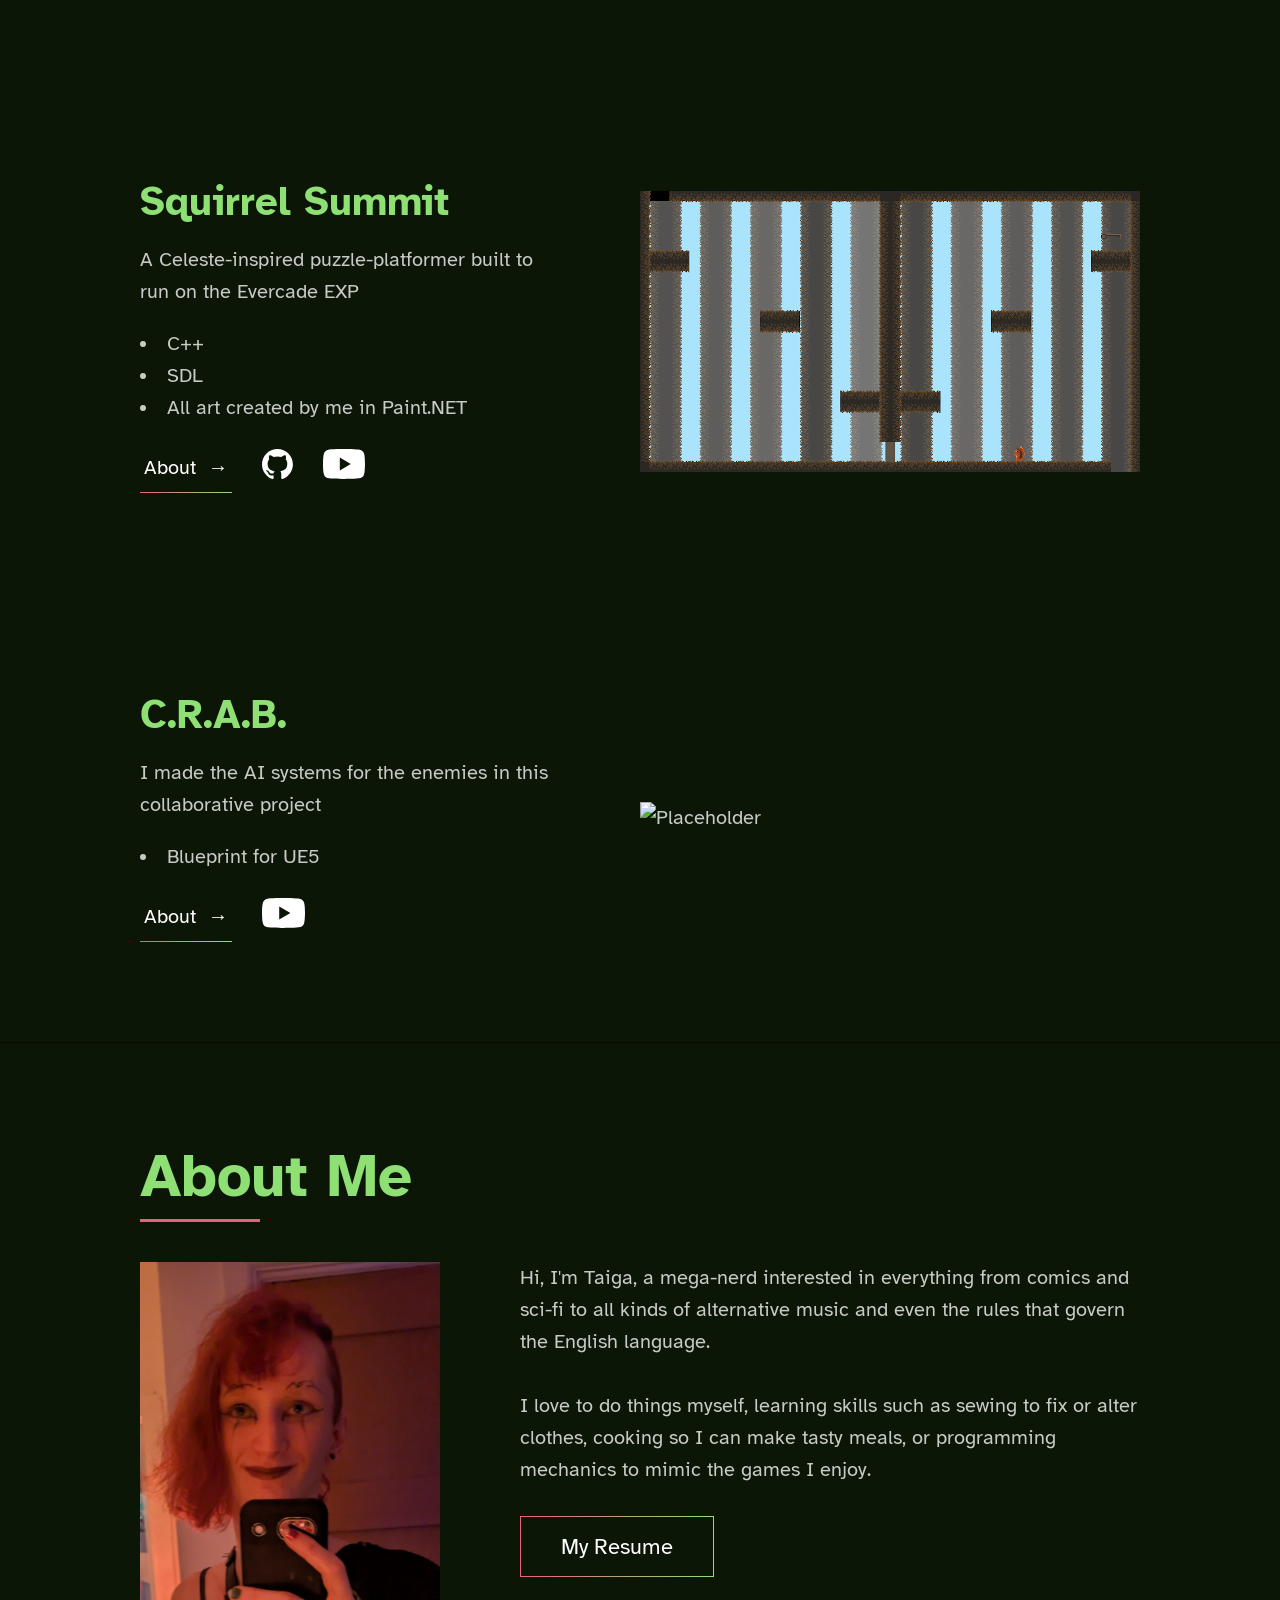
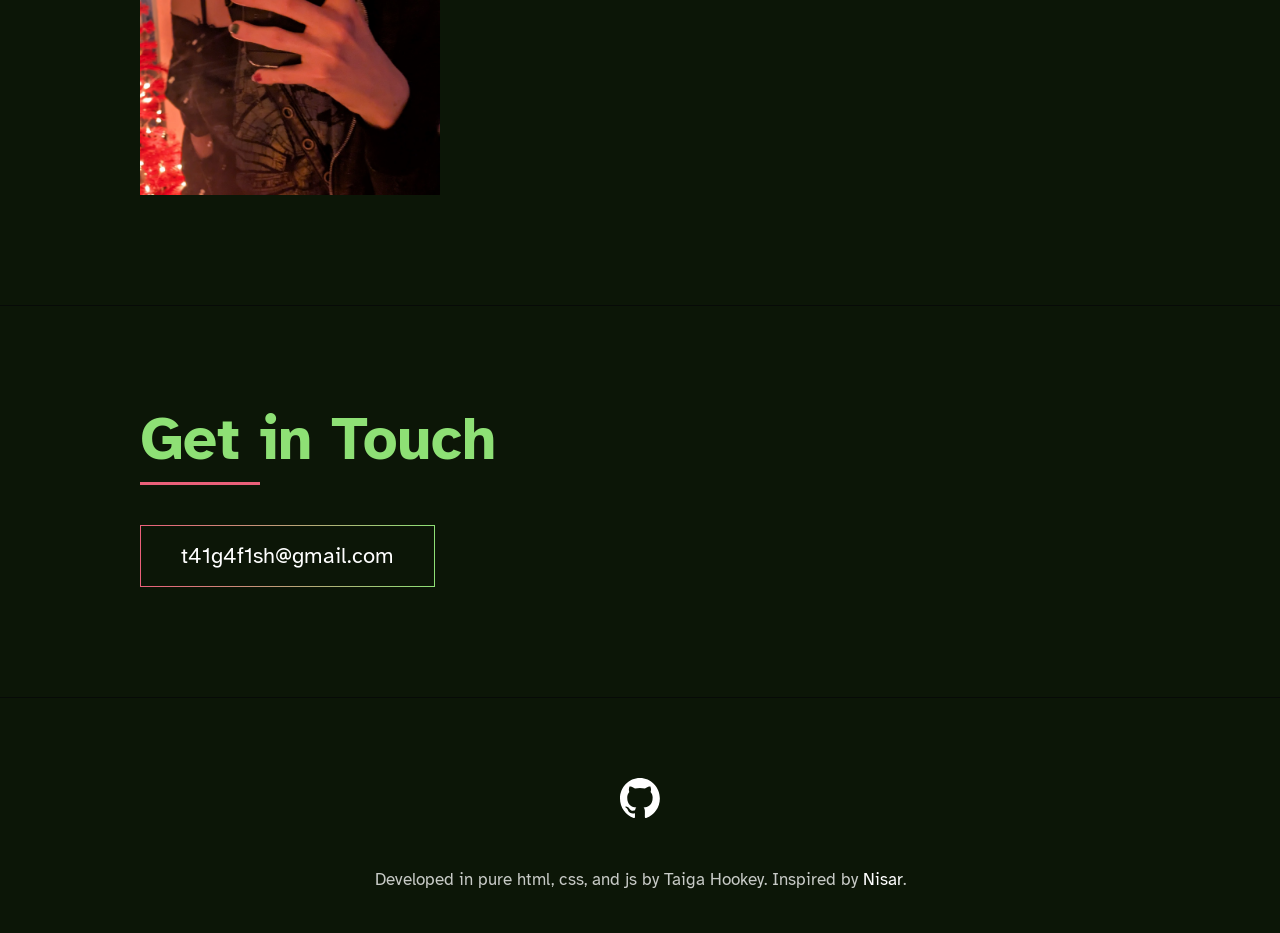
==== commit d7919ad5: "Added cv" ====
--- a/index.html
+++ b/index.html
@@ -127,7 +127,7 @@
                             <br>
                             I love to do things myself, learning skills such as sewing to fix or alter clothes, cooking so I can make tasty meals, or programming mechanics to mimic the games I enjoy.
                         </p>
-                        <a href="" class="btn">My Resume</a>
+                        <a href="/cv.pdf" class="btn">My Resume</a>
                     </div>
                 </div>
             </div>
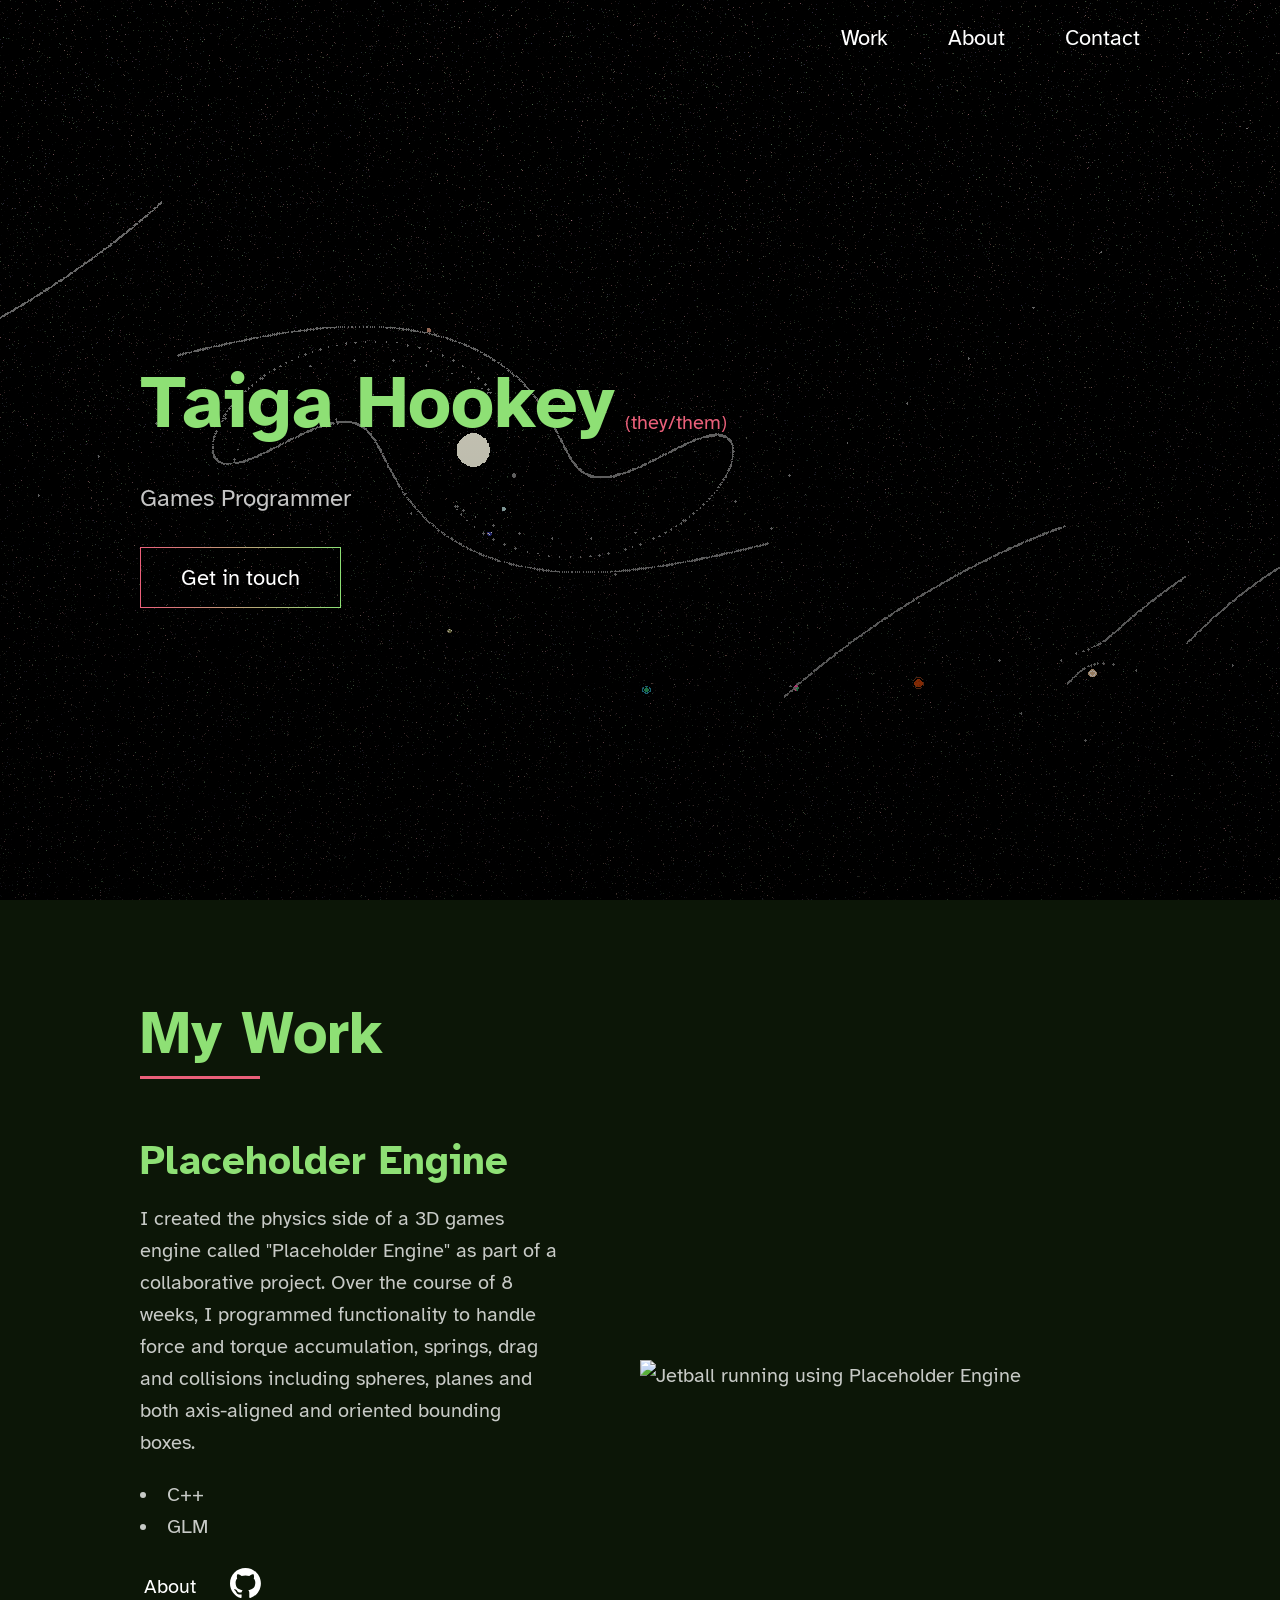
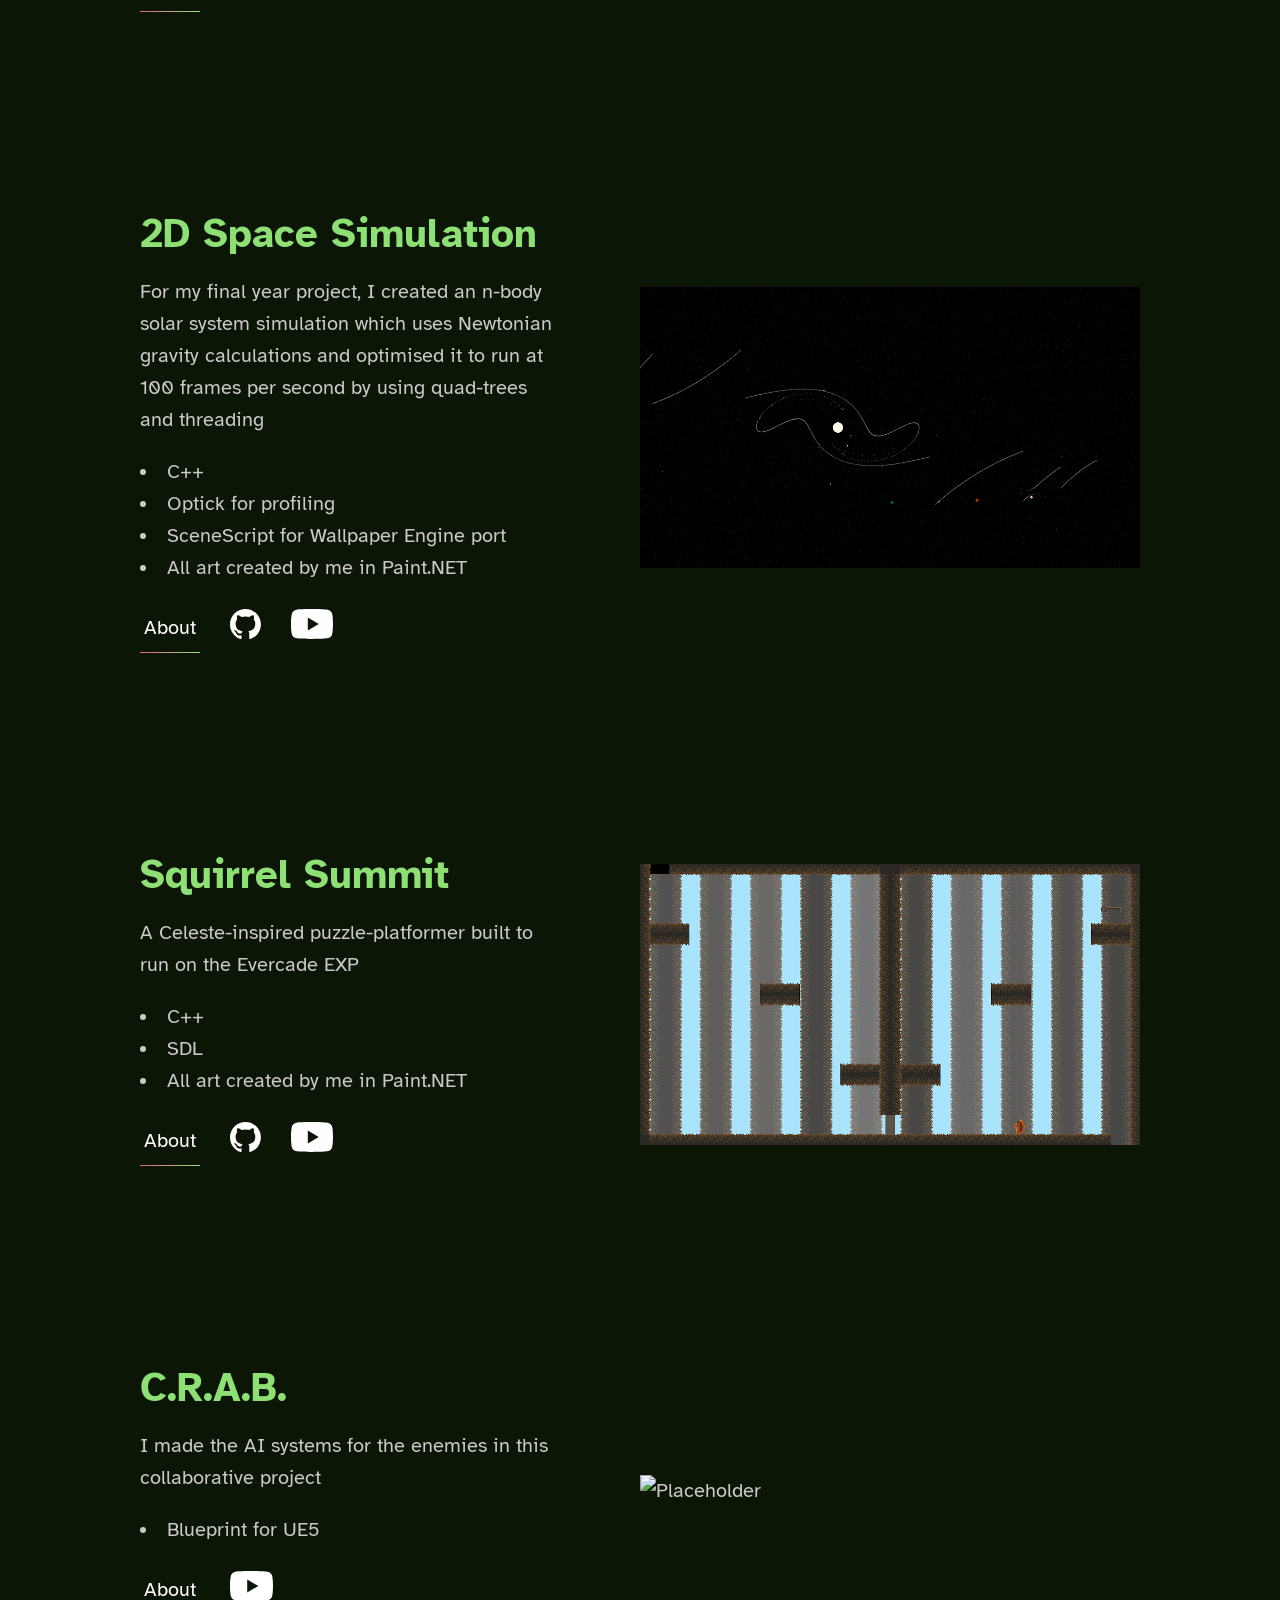
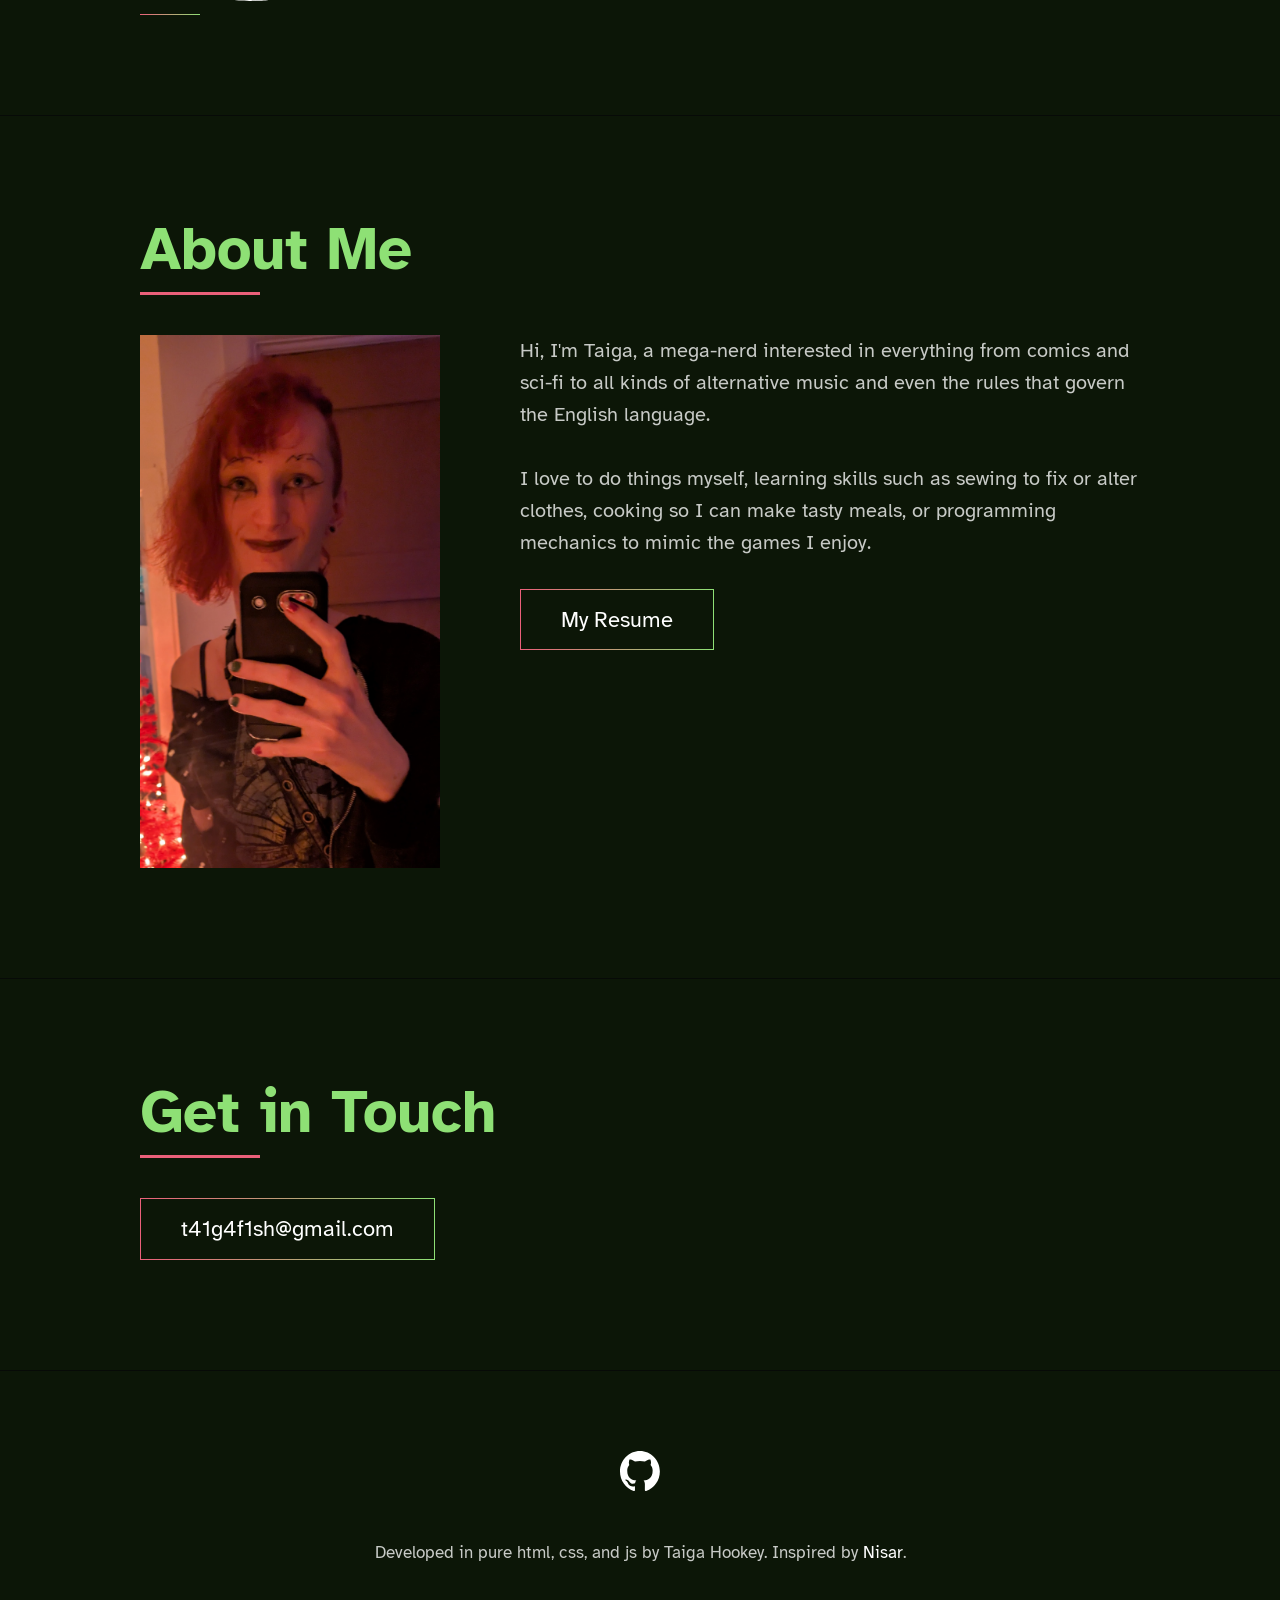
==== commit a827ba5f: "Added engine" ====
--- a/index.html
+++ b/index.html
@@ -45,6 +45,29 @@
 
                 <div class="work-box">
                     <div class="work-box-text">
+                        <h3>Placeholder Engine</h3>
+                        <p>
+                            I created the physics side of a 3D games engine called "Placeholder Engine" as part of a collaborative project. 
+                            Over the course of 8 weeks, I programmed functionality to handle force and torque accumulation, springs, drag and collisions including spheres, planes and both axis-aligned and oriented bounding boxes.
+                        </p>
+                        <ul>
+                            <li>C++</li>
+                            <li>GLM</li>
+                        </ul>
+                        <div class="work-box-links">
+                            <a href="" class="btn-text">About</a>
+                            <a href="" class="gh-link">
+                                <img src="Images/github-mark-white.svg" alt="GitHub">
+                            </a>
+                        </div>
+                    </div>
+                    <div class="work-box-image">
+                        <img src="Images/jetball.gif" alt="Jetball running using Placeholder Engine">
+                    </div>
+                </div>
+
+                <div class="work-box">
+                    <div class="work-box-text">
                         <h3>2D Space Simulation</h3>
                         <p>For my final year project, I created an n-body solar system simulation which uses Newtonian gravity calculations and optimised it to run at 100 frames per second by using quad-trees and threading</p>
                         <ul>
@@ -54,7 +77,7 @@
                             <li>All art created by me in Paint.NET</li>
                         </ul>
                         <div class="work-box-links">
-                            <a href="/Simulation/simulation.html" class="btn-text">About &nbsp;&rarr;</a>
+                            <a href="/Simulation/simulation.html" class="btn-text">About</a>
                             <a href="https://github.com/TaigaFish/NewtonPhysics" class="gh-link">
                                 <img src="Images/github-mark-white.svg" alt="GitHub">
                             </a>
@@ -67,6 +90,7 @@
                         <img src="Images/spaceSimulation.gif" alt="2D Space Simulation">
                     </div>
                 </div>
+
                 <div class="work-box">
                     <div class="work-box-text">
                         <h3>Squirrel Summit</h3>
@@ -77,7 +101,7 @@
                             <li>All art created by me in Paint.NET</li>
                         </ul>
                         <div class="work-box-links">
-                            <a href="SquirrelSummit/squirrelSummit.html" class="btn-text">About &nbsp;&rarr;</a>
+                            <a href="SquirrelSummit/squirrelSummit.html" class="btn-text">About</a>
                             <a href="https://github.com/TaigaFish/SquirrelSummit" class="gh-link">
                                 <img src="Images/github-mark-white.svg" alt="GitHub">
                             </a>
@@ -90,6 +114,7 @@
                         <img class="pixelated" src="Images/squirrelSummit.png" alt="Squirrel Summit">
                     </div>
                 </div>
+
                 <div class="work-box">
                     <div class="work-box-text">
                         <h3>C.R.A.B.</h3>
@@ -98,7 +123,7 @@
                             <li>Blueprint for UE5</li>
                         </ul>
                         <div class="work-box-links">
-                            <a href="" class="btn-text">About &nbsp;&rarr;</a>
+                            <a href="" class="btn-text">About</a>
                             <a href="https://youtu.be/vIqTNz7-O14" class="gh-link">
                                 <img src="Images/youtube.svg" alt="YouTube">
                             </a>
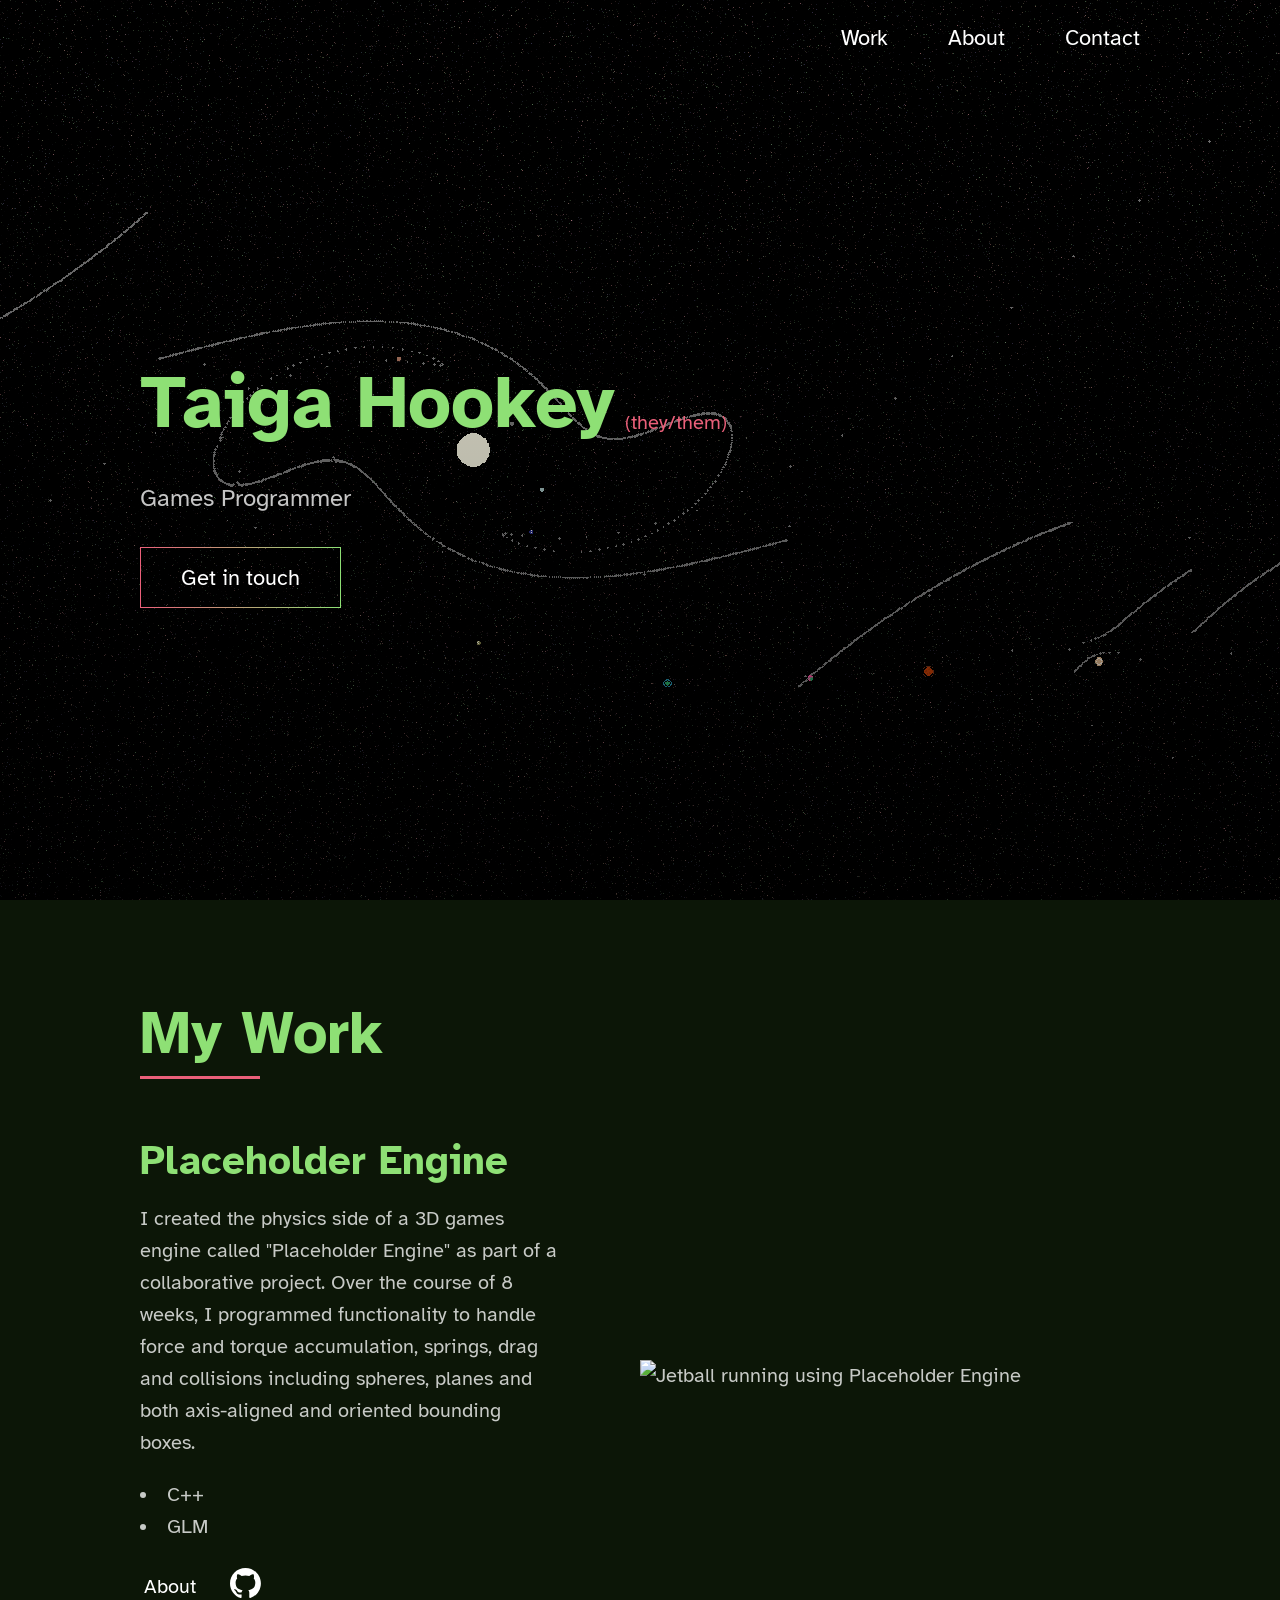
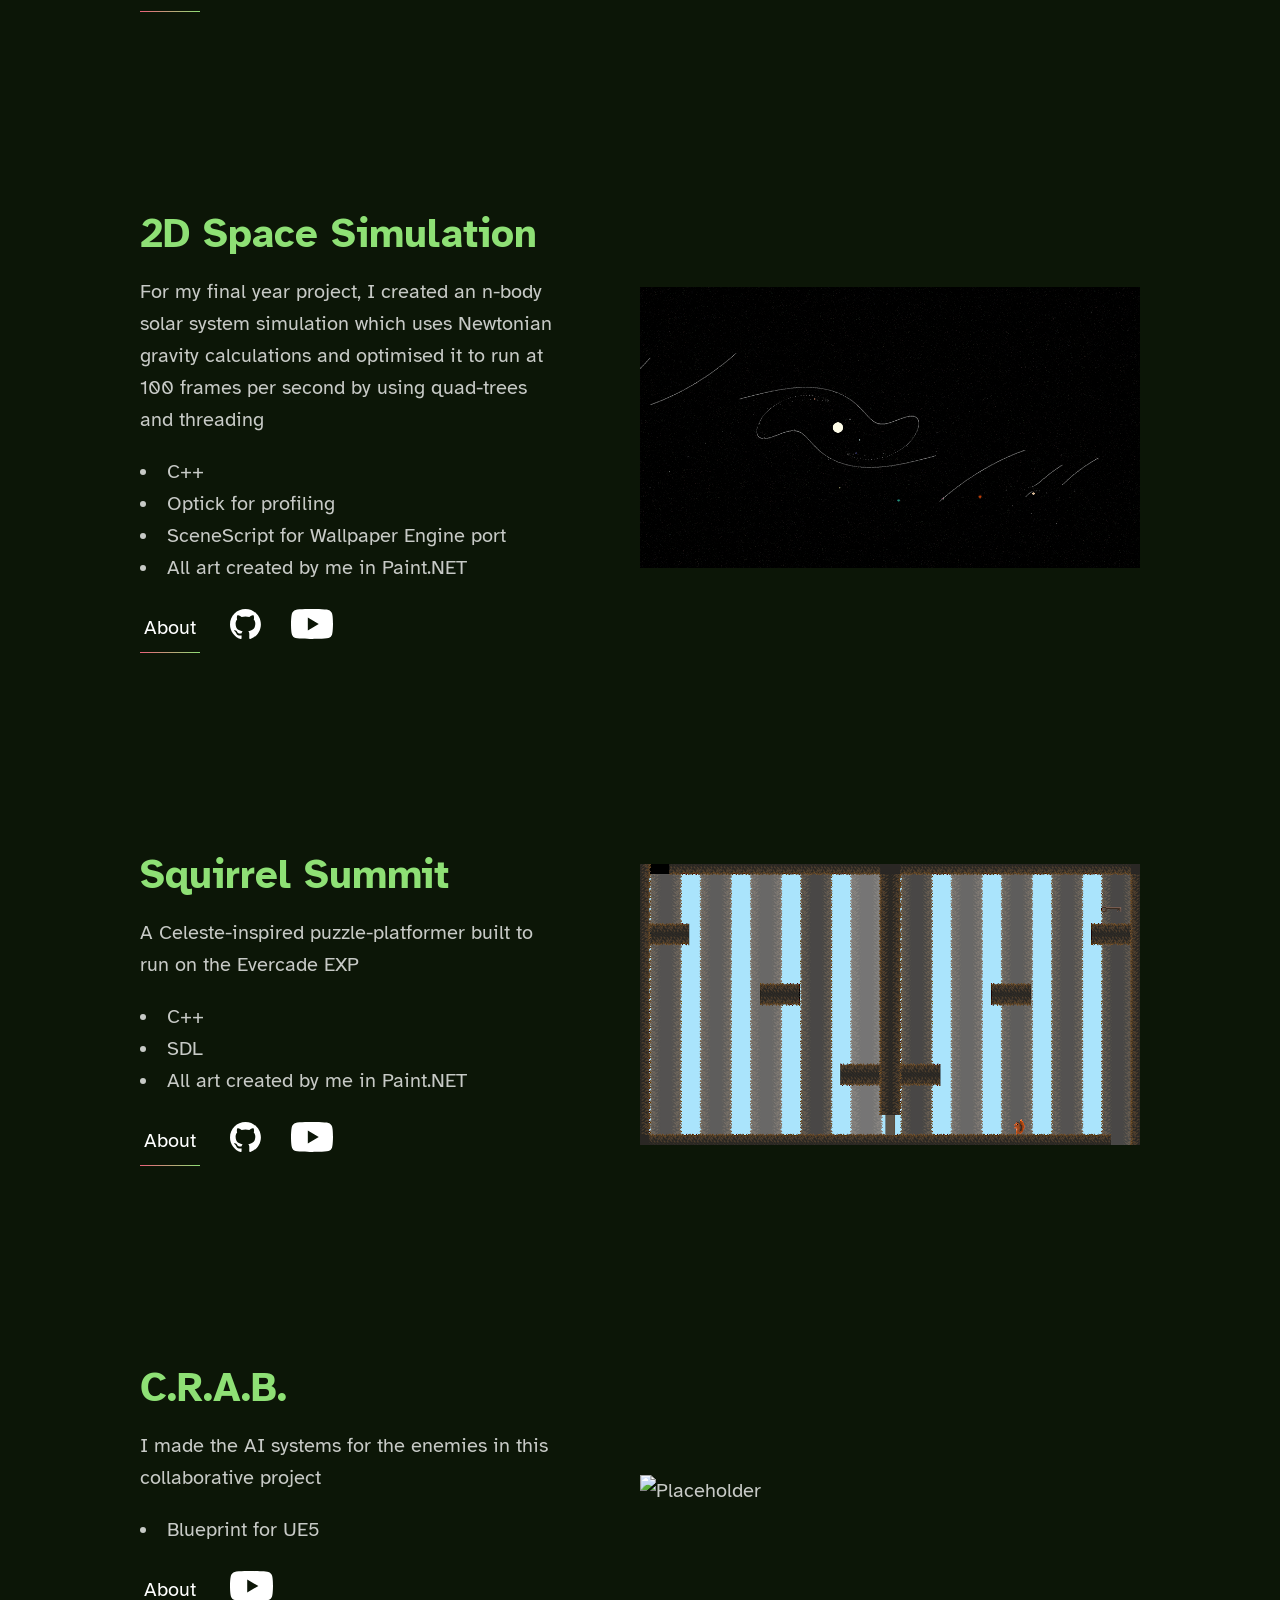
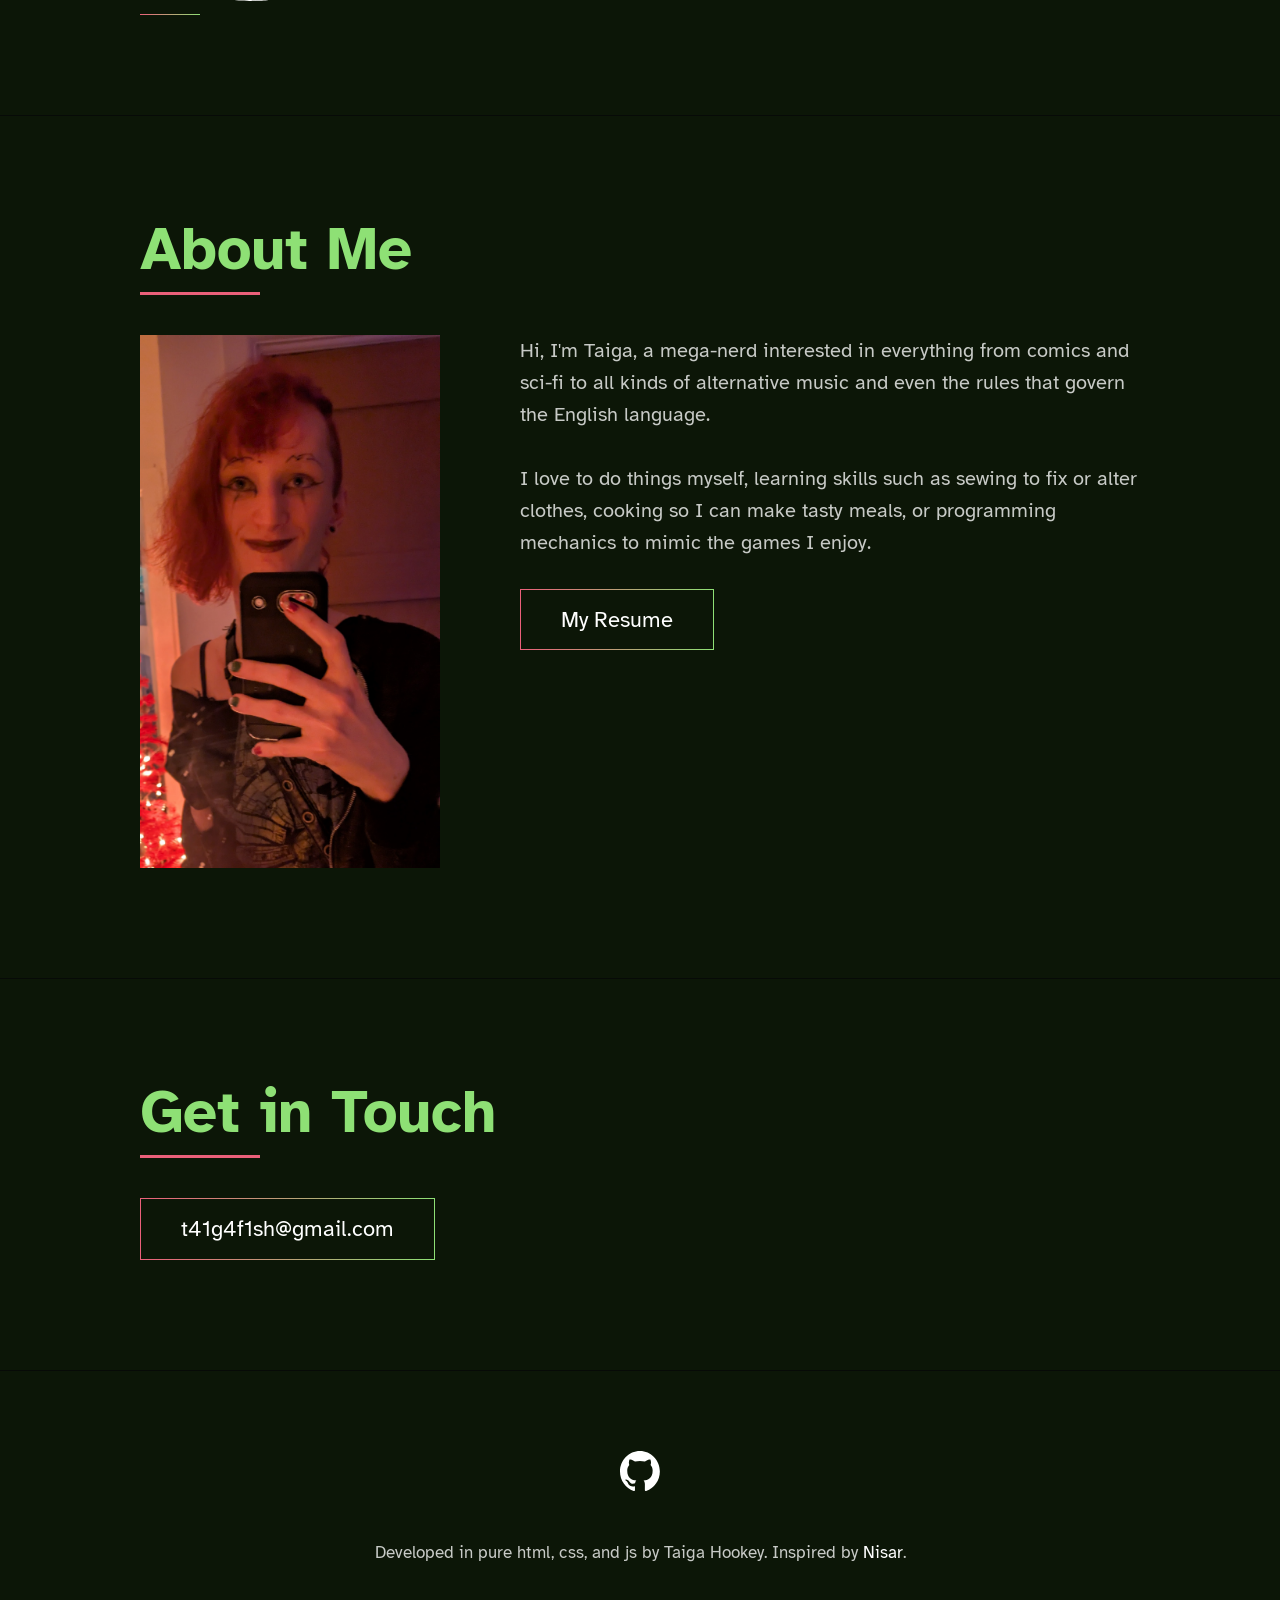
==== commit 20b9264c: "Added placeholder about page" ====
--- a/index.html
+++ b/index.html
@@ -55,8 +55,8 @@
                             <li>GLM</li>
                         </ul>
                         <div class="work-box-links">
-                            <a href="" class="btn-text">About</a>
-                            <a href="" class="gh-link">
+                            <a href="/Placeholder/placeholder.html" class="btn-text">About</a>
+                            <a href="https://github.com/oculometric/placeholder-engine" class="gh-link">
                                 <img src="Images/github-mark-white.svg" alt="GitHub">
                             </a>
                         </div>
--- a/style.css
+++ b/style.css
@@ -212,6 +212,9 @@
     image-rendering: crisp-edges;
     image-rendering: pixelated;
     background-image: linear-gradient(rgba(0,0,0,0.1), rgba(0,0,0,0.4)), url("Images/spaceSimulation.gif");
+    @media(min-height: 1900px) {
+        image-rendering: unset;
+    }
     background-size: cover;
     background-position: center;
     background-attachment: fixed;
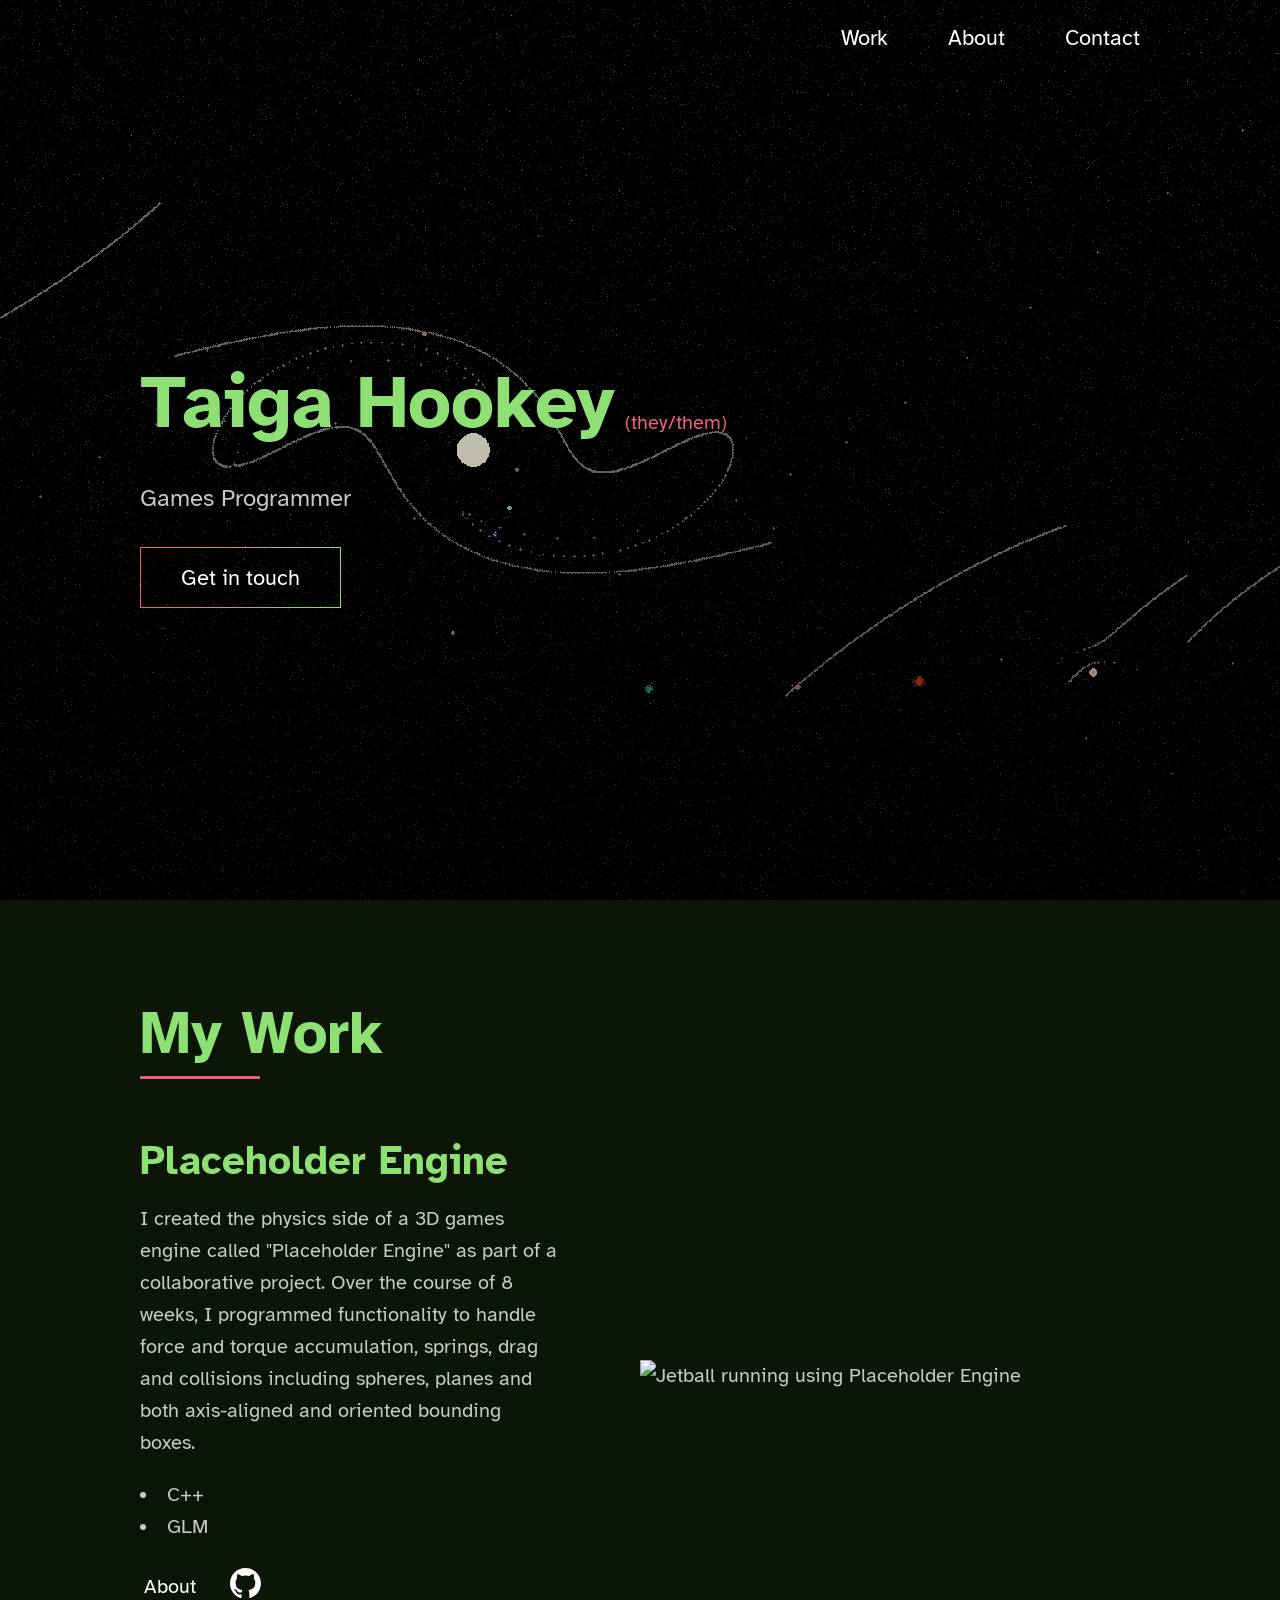
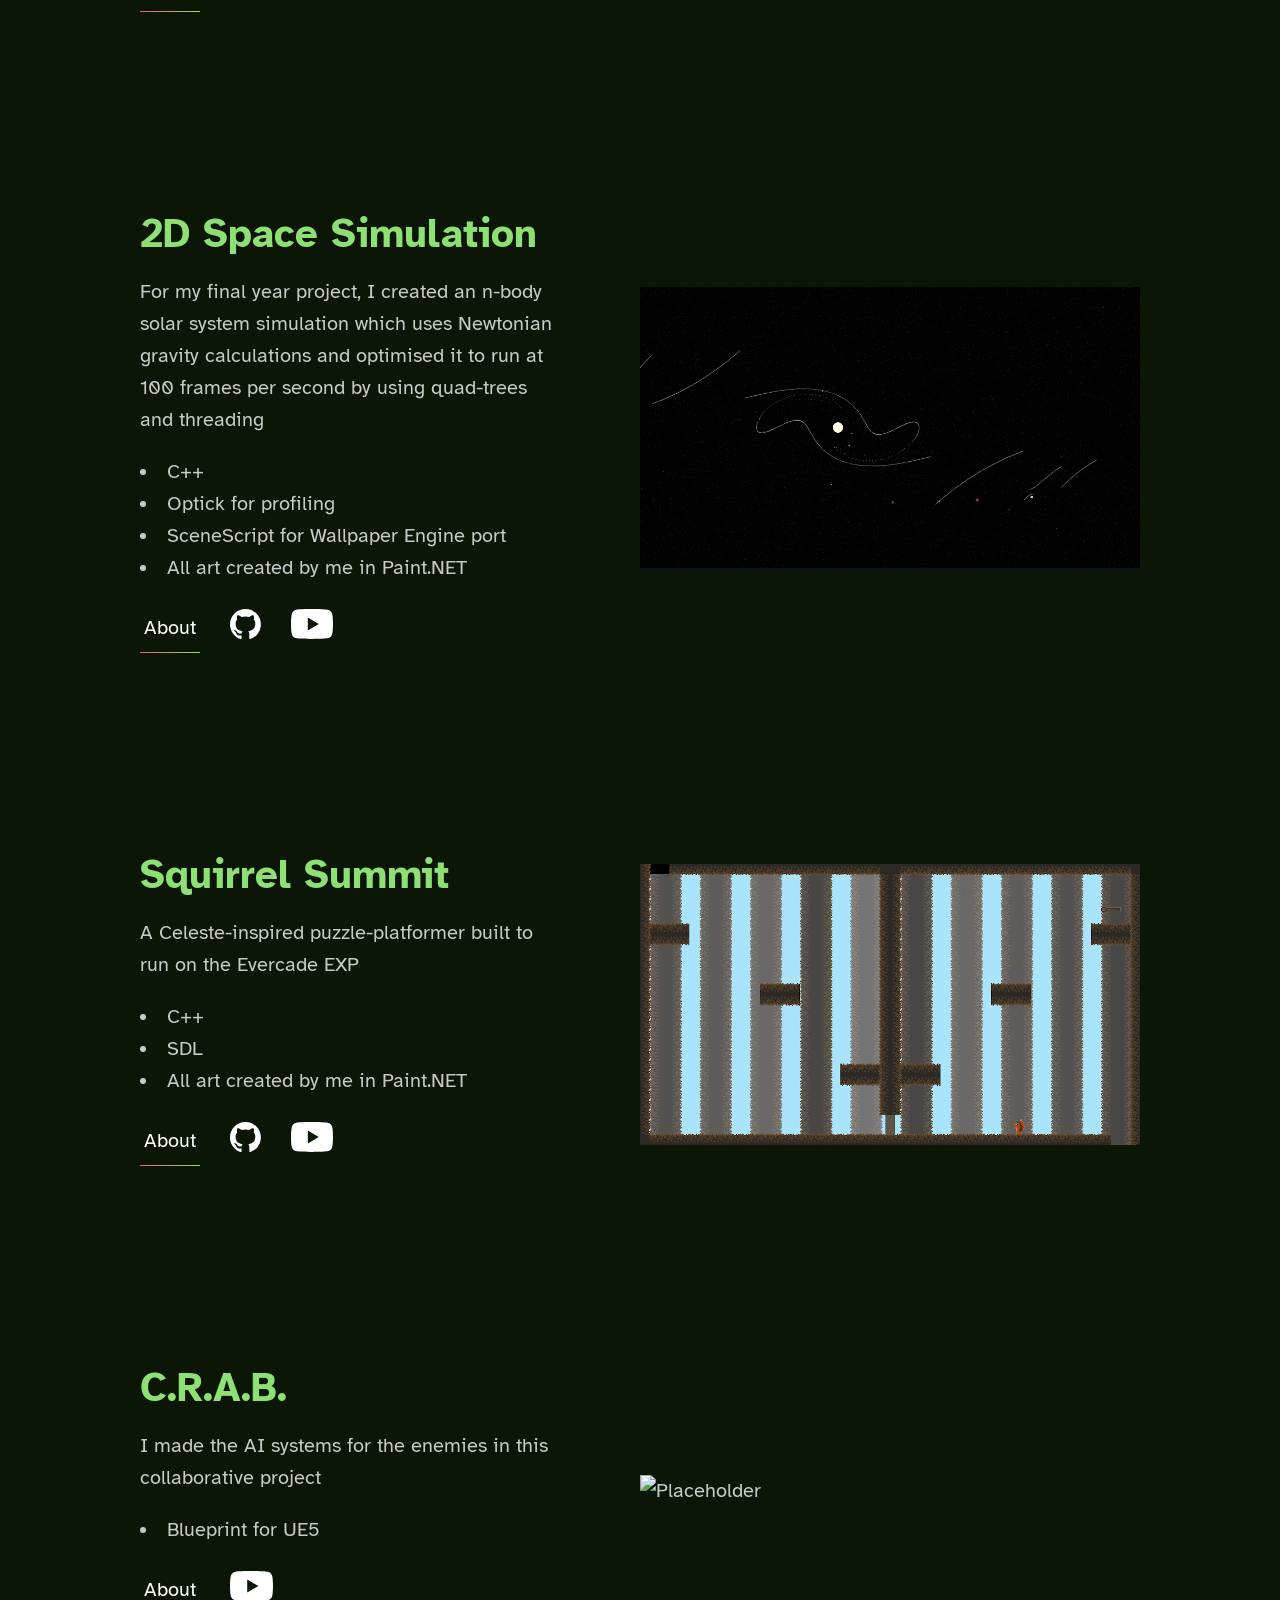
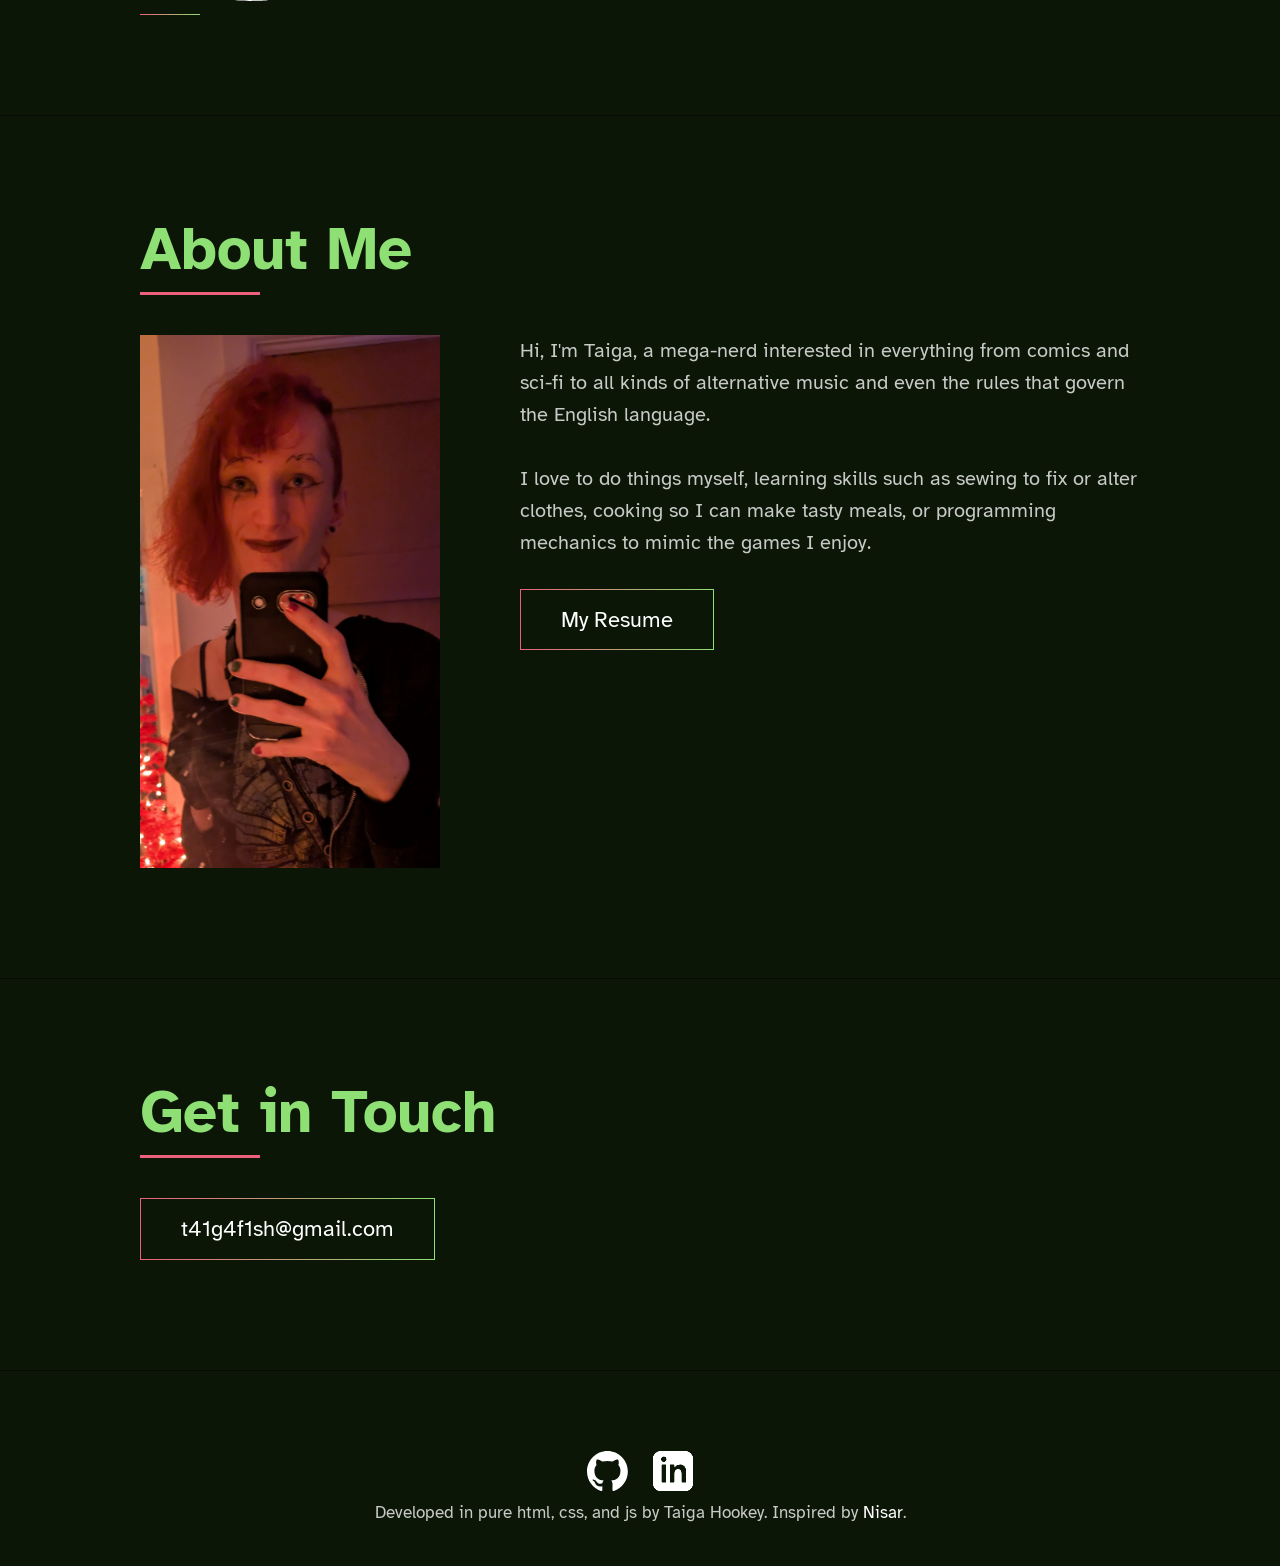
==== commit edfe49fa: "Added linkedin" ====
--- a/index.html
+++ b/index.html
@@ -123,7 +123,7 @@
                             <li>Blueprint for UE5</li>
                         </ul>
                         <div class="work-box-links">
-                            <a href="" class="btn-text">About</a>
+                            <a href="C.R.A.B/crab.html" class="btn-text">About</a>
                             <a href="https://youtu.be/vIqTNz7-O14" class="gh-link">
                                 <img src="Images/youtube.svg" alt="YouTube">
                             </a>
@@ -178,6 +178,9 @@
                     <a href="https://github.com/TaigaFish">
                         <img src="Images/github-mark-white.svg" alt="GitHub">
                     </a>
+                    <a href="https://www.linkedin.com/in/taigafish">
+                        <img src="/Images/linkedin.svg" alt="linkedin">
+                    </a>
                 </div>
                 <p>
                     Developed in pure html, css, and js by Taiga Hookey. Inspired by
--- a/style.css
+++ b/style.css
@@ -472,6 +472,7 @@
 
 .footer-social {
     margin-bottom: var(--gutter-med-small);
+    display: unset;
 }
 
 .footer-social a:not(:last-child) {
